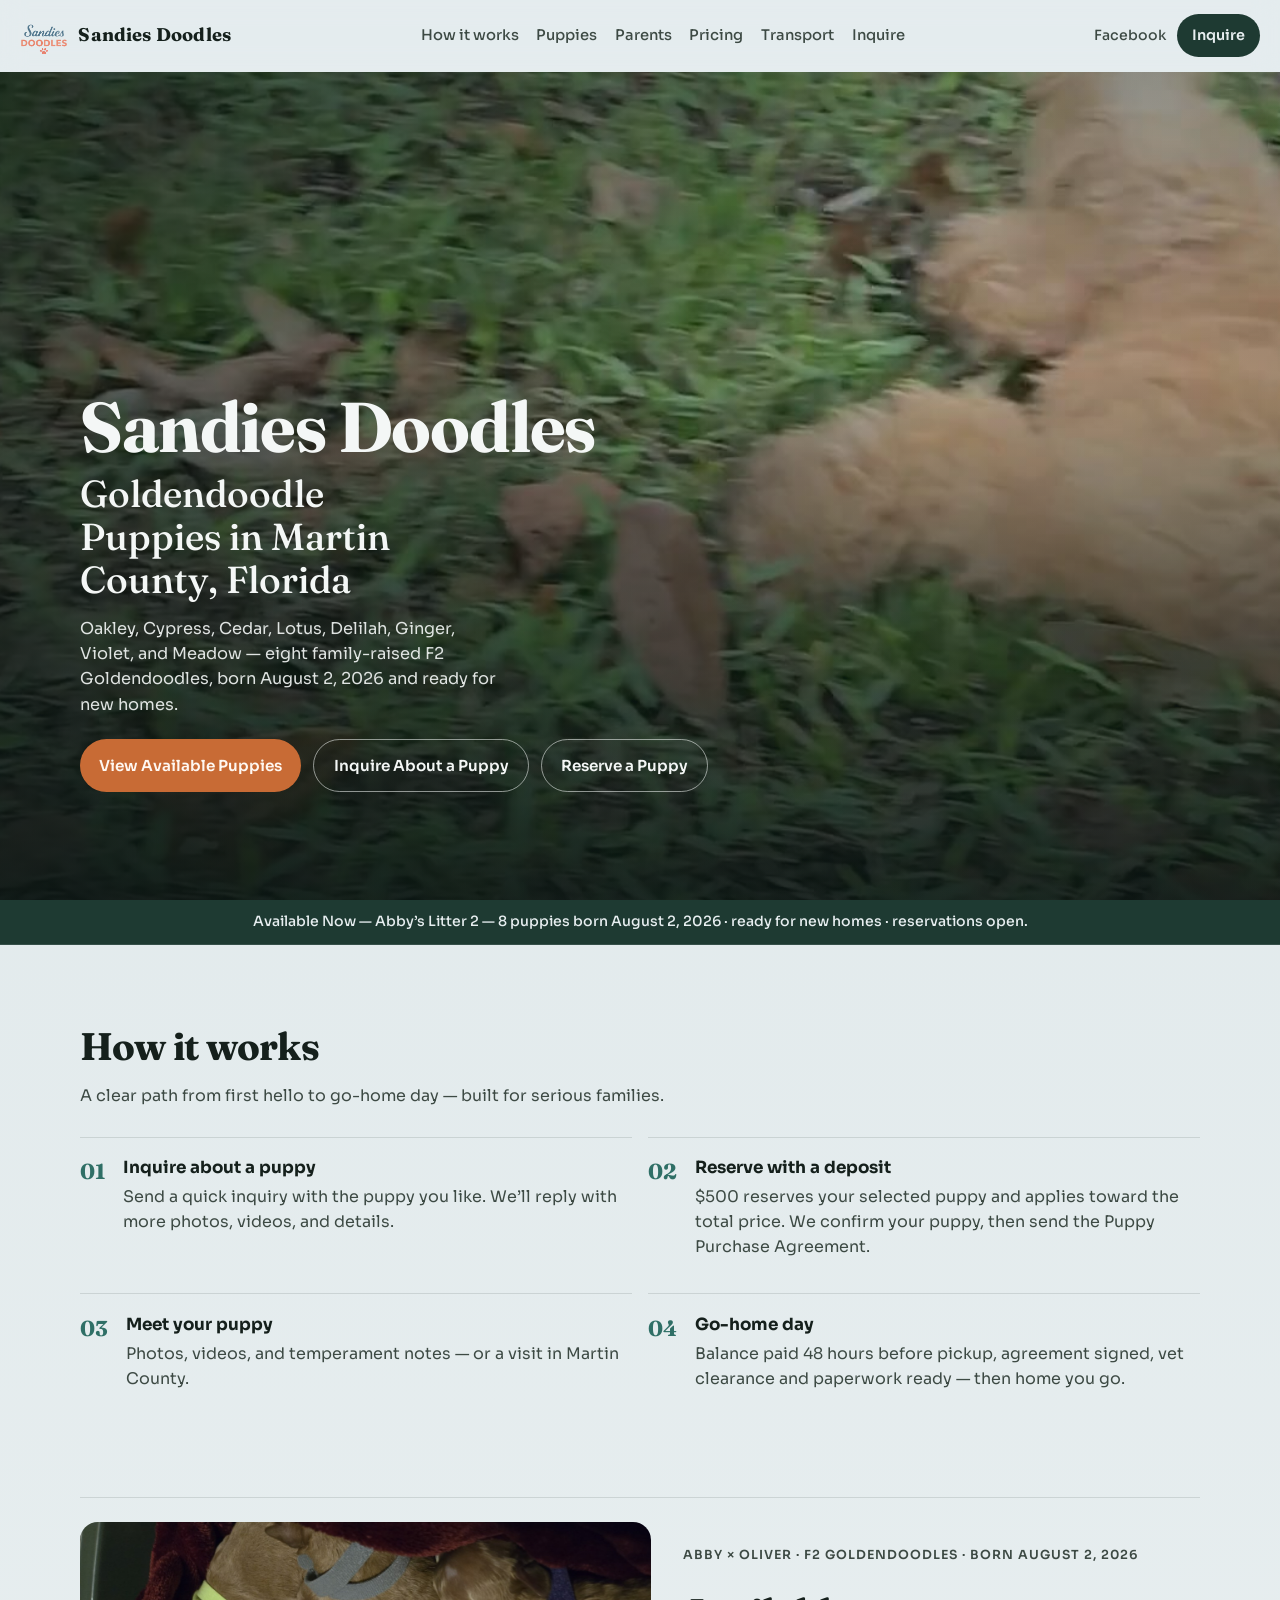
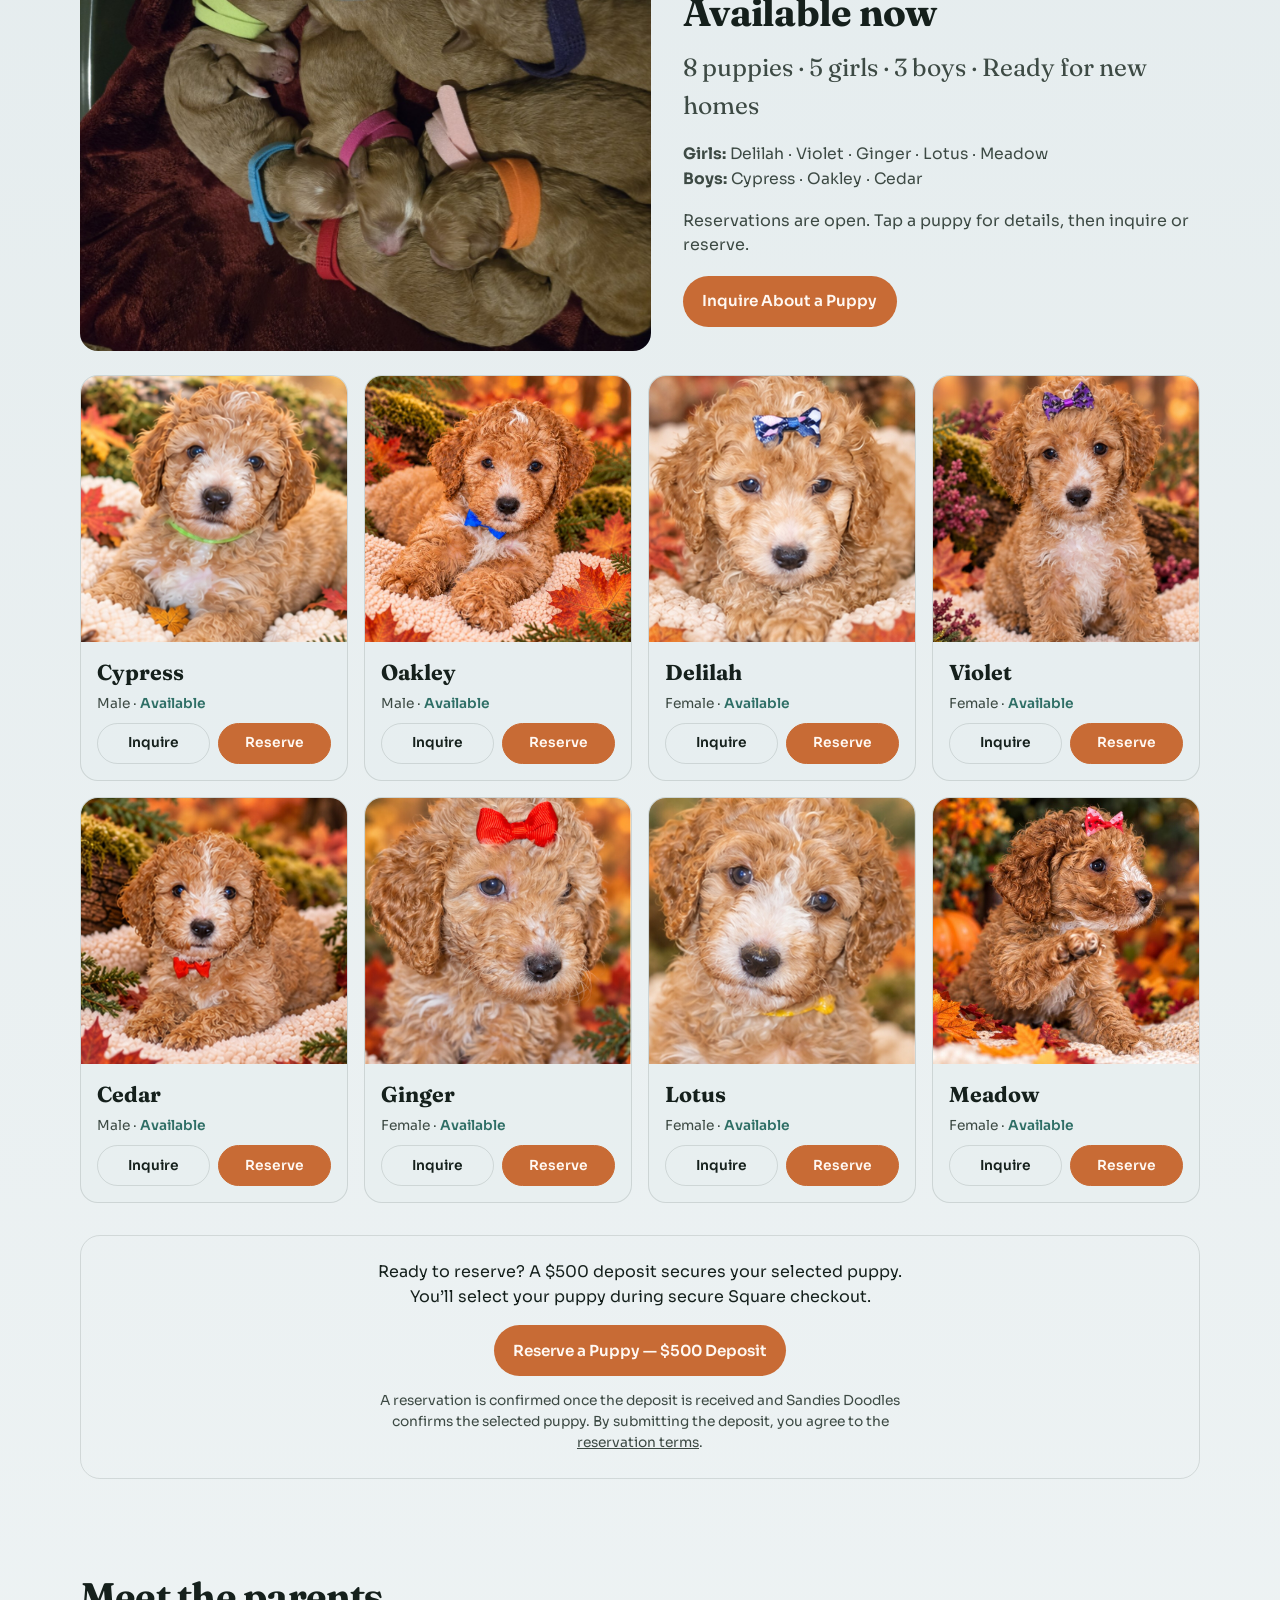
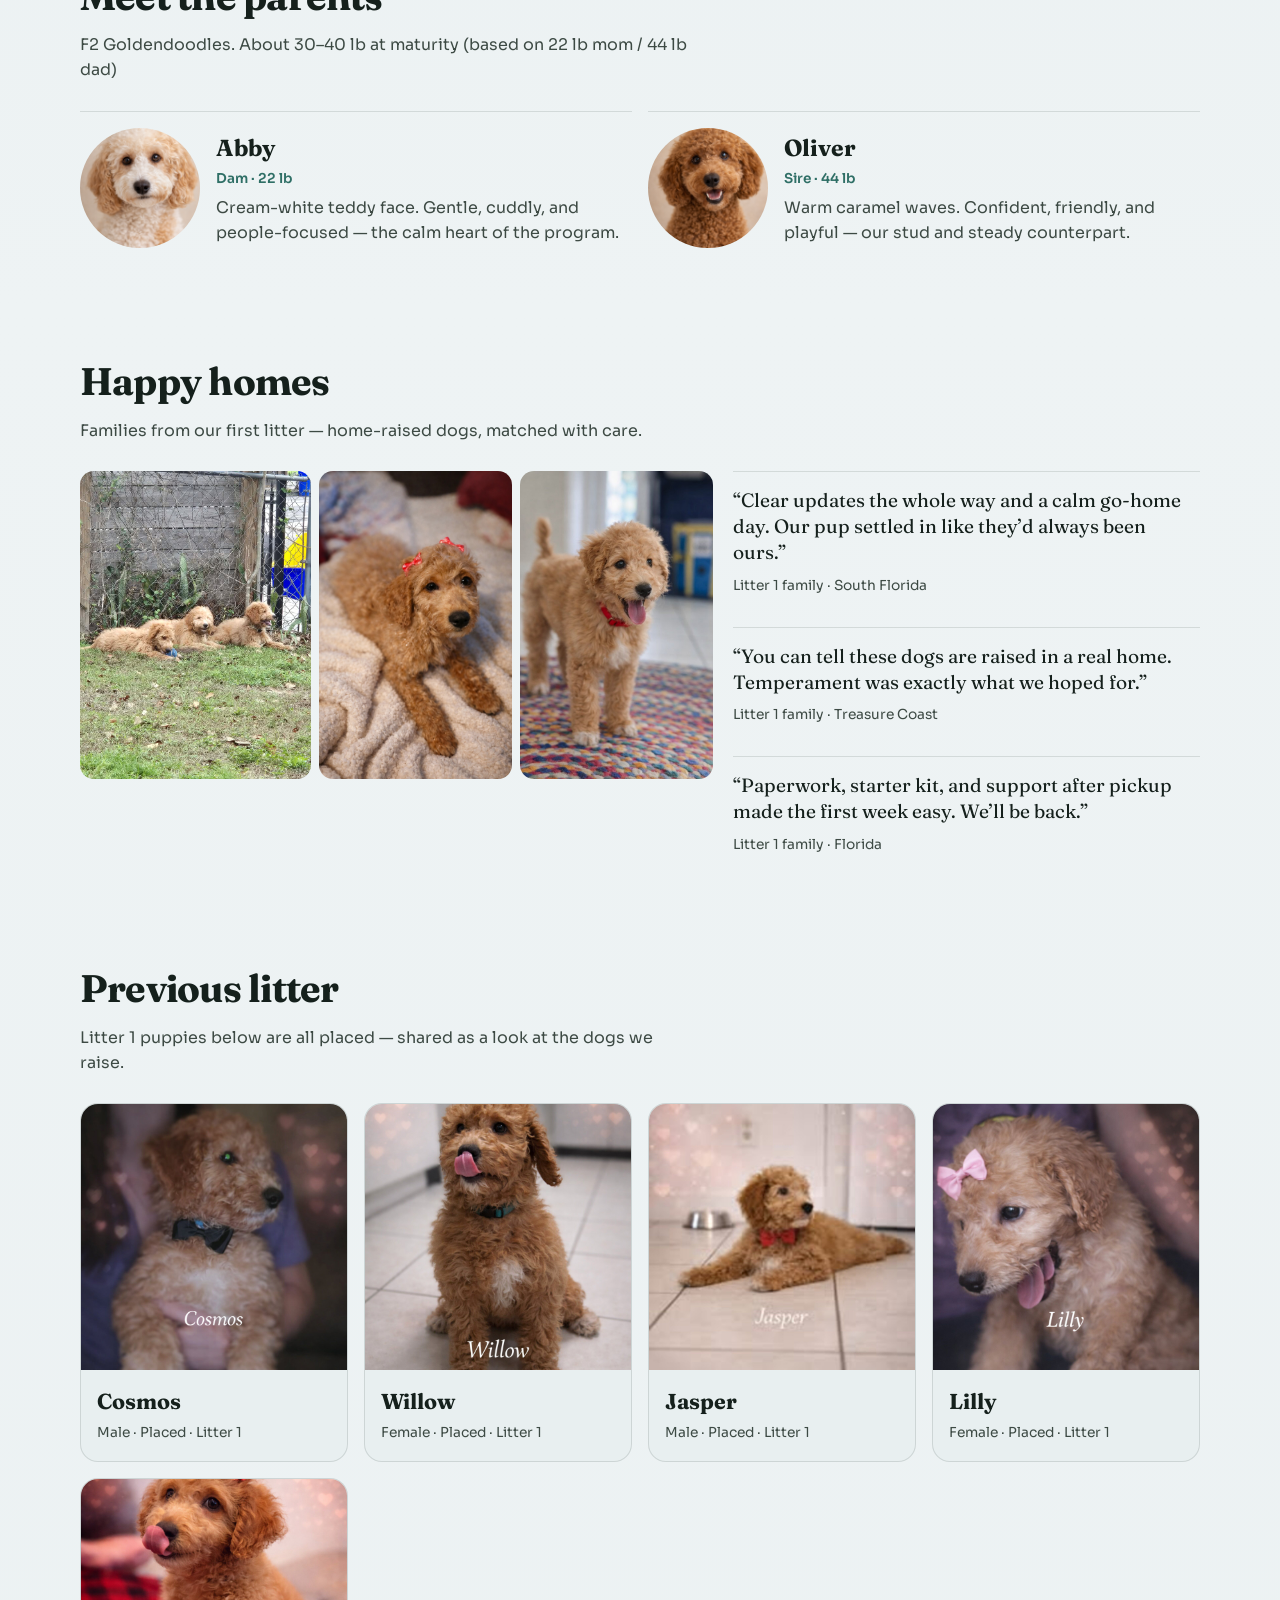
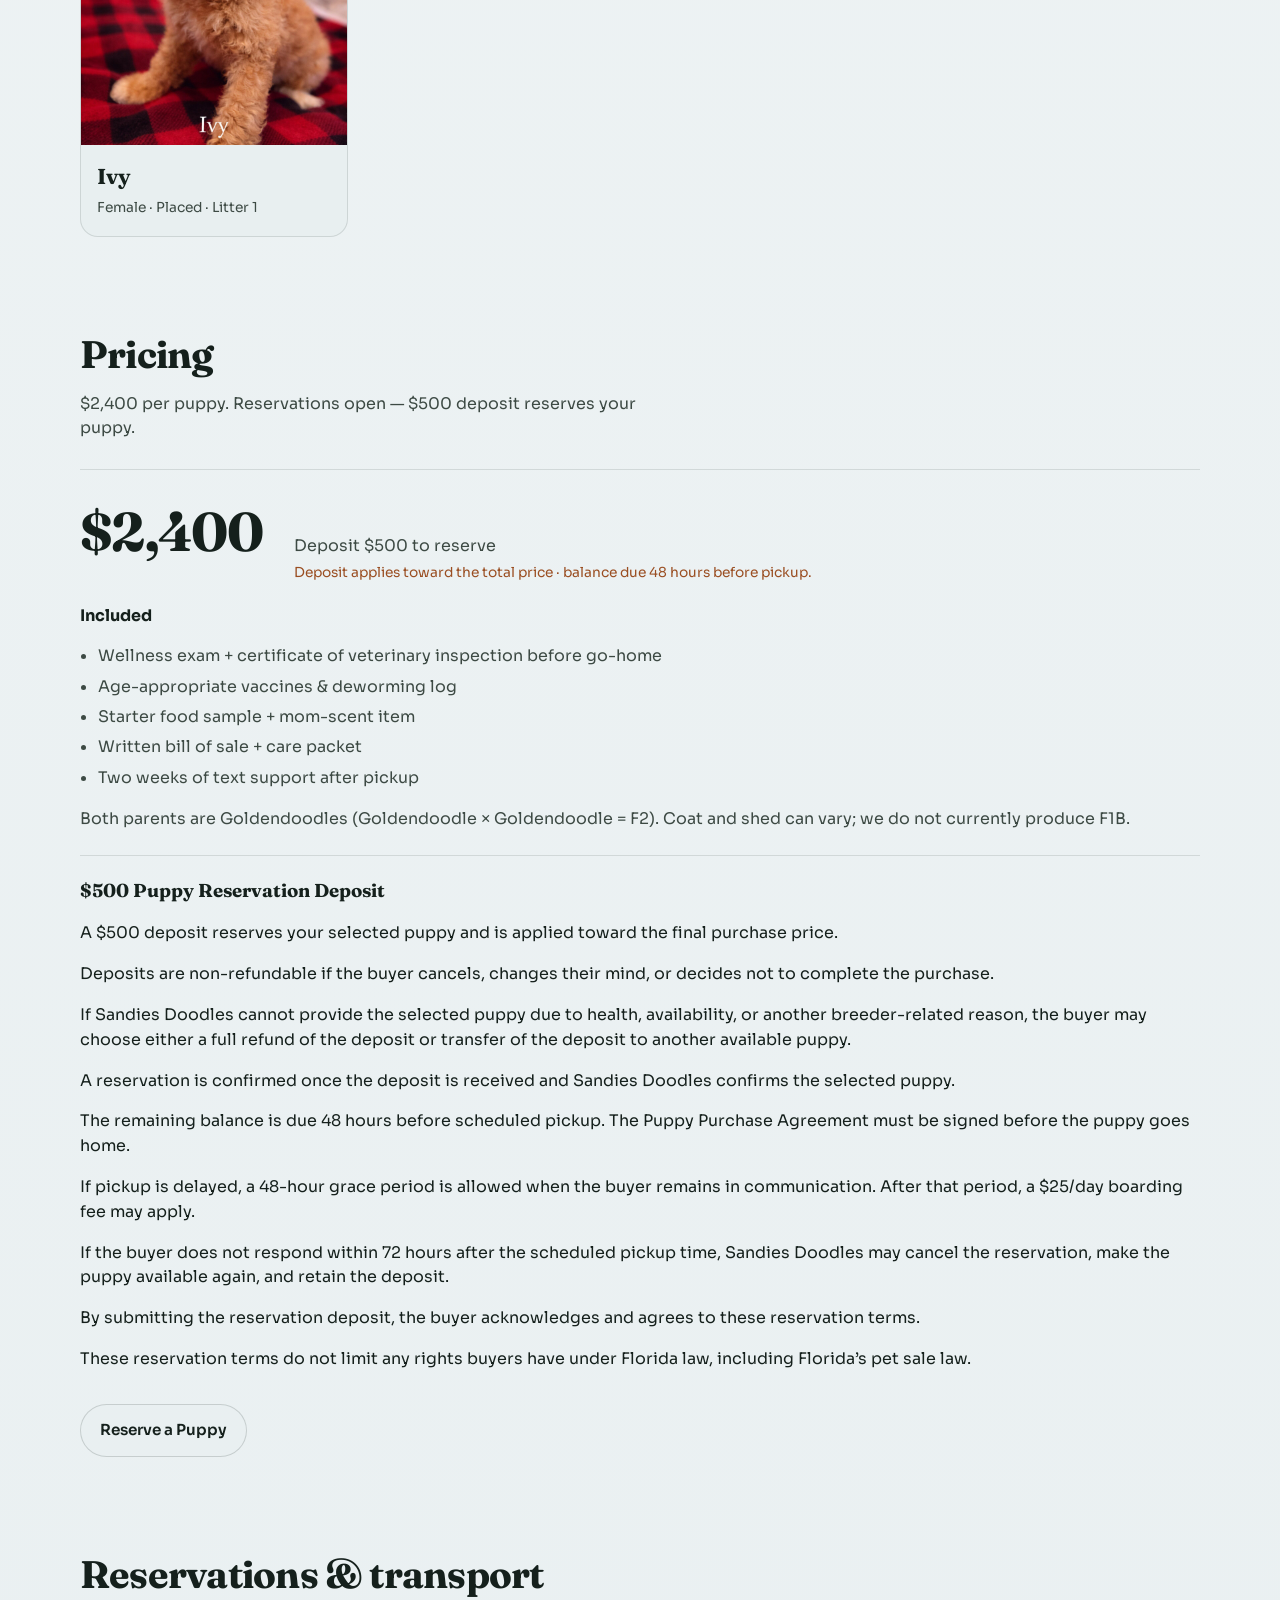
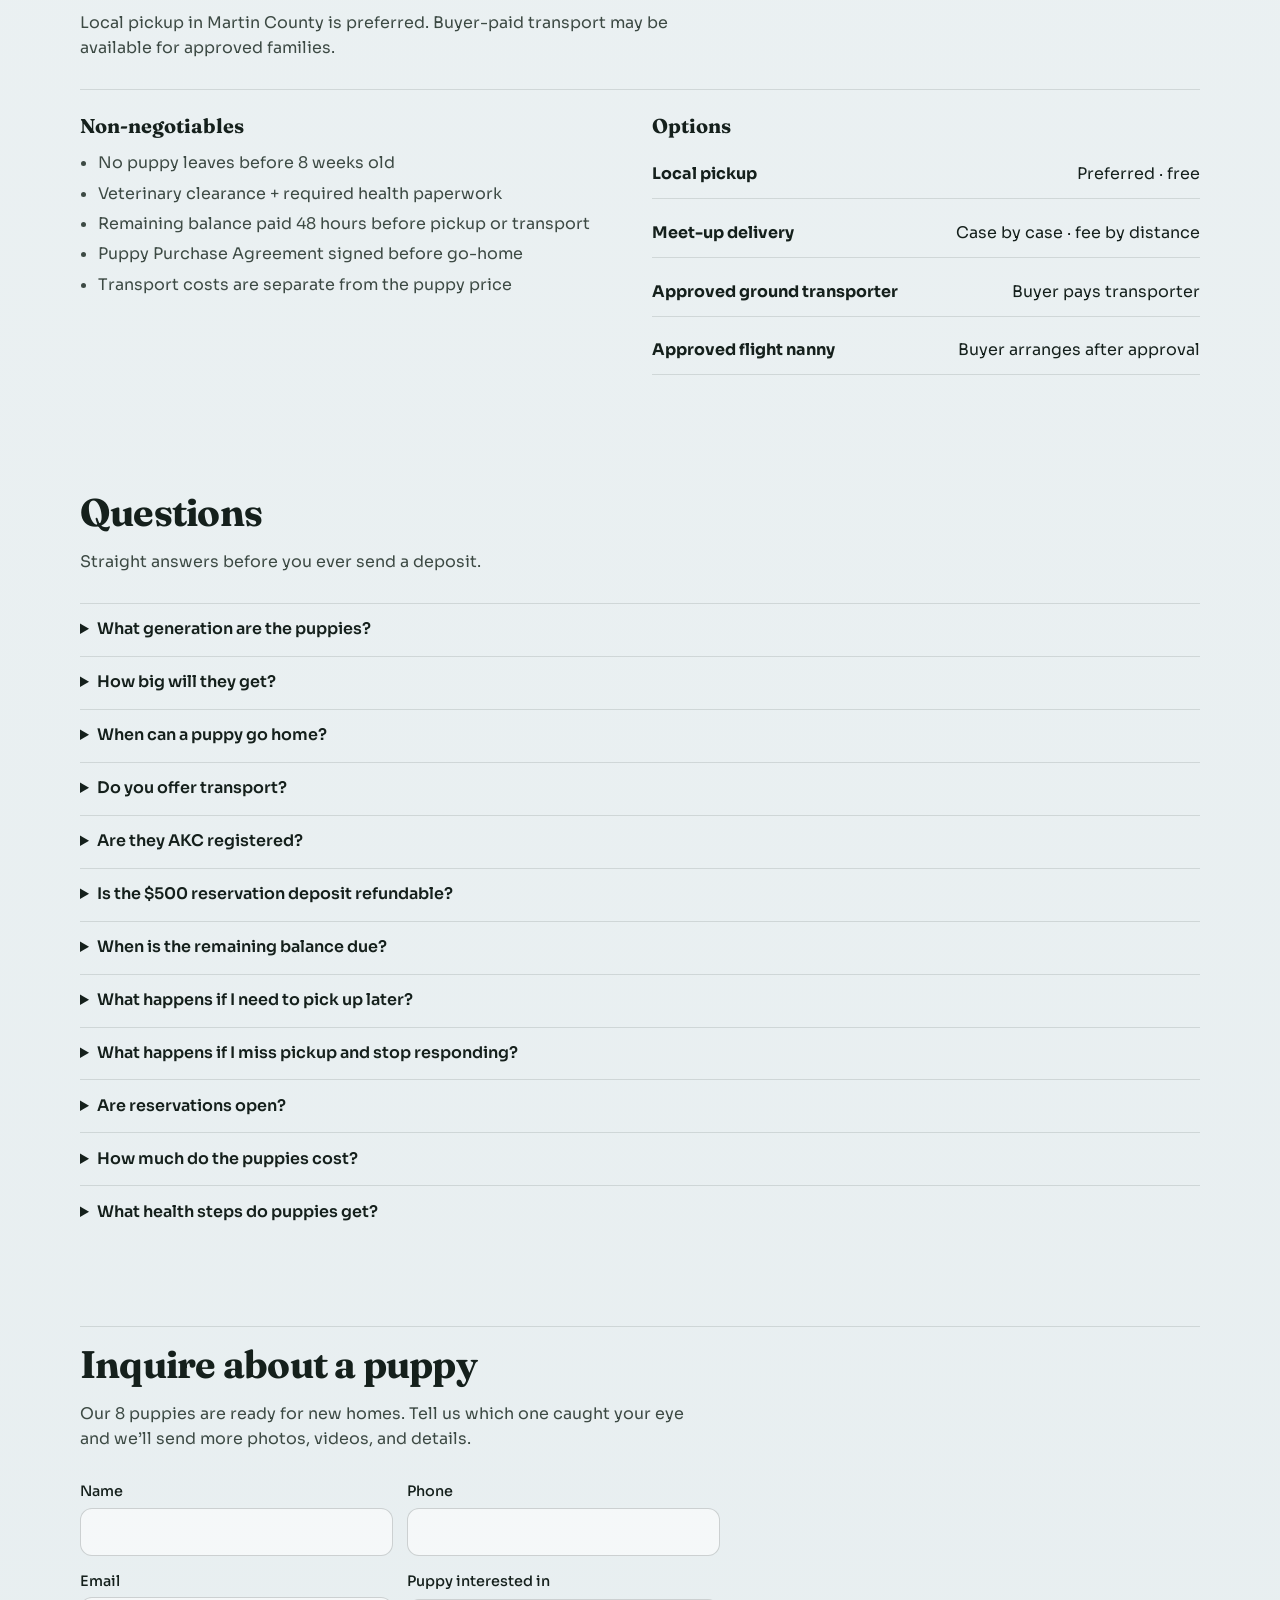
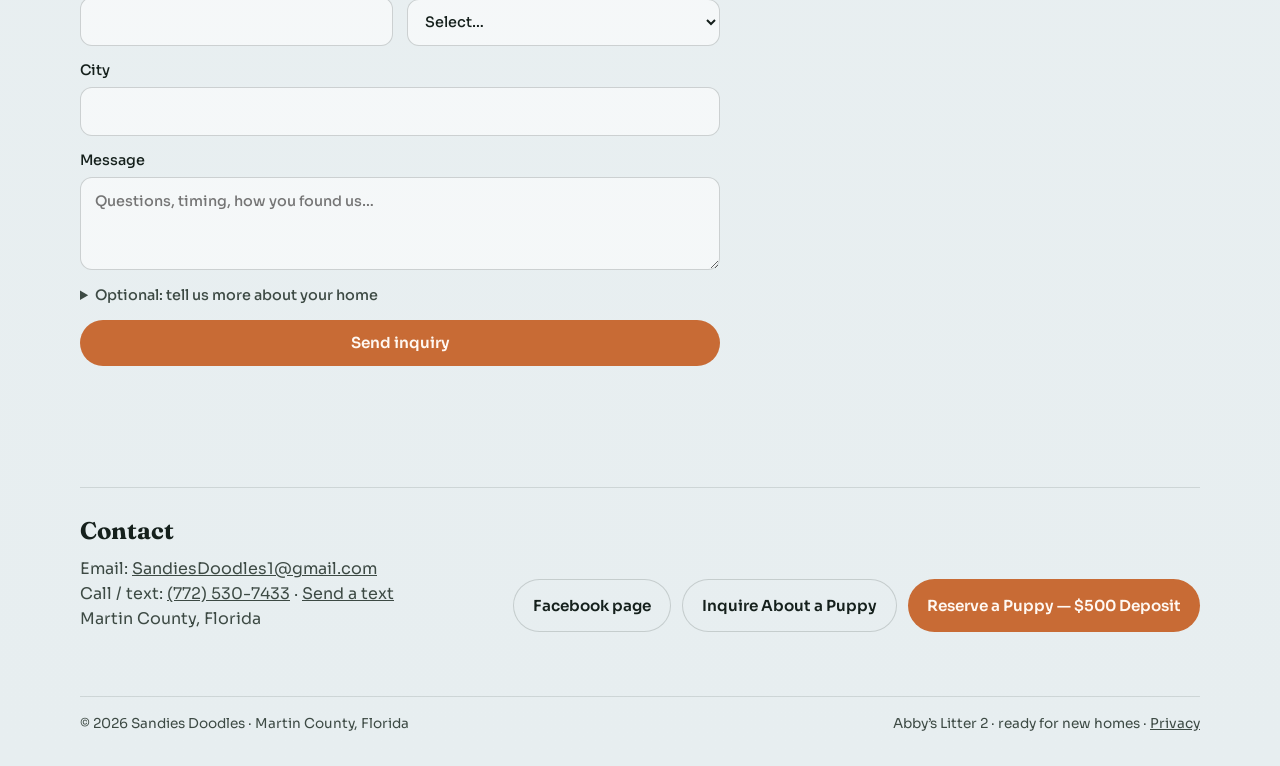
==== index.html @ a8cd17e1 "Ginger photo gallery in puppy popup" ====
<!doctype html>
<html lang="en">
  <head>
    <meta charset="utf-8" />
    <meta name="viewport" content="width=device-width, initial-scale=1" />
    <title>Goldendoodle Puppies in Martin County, Florida | Sandies Doodles</title>
    <meta
      name="description"
      content="Family-raised F2 Goldendoodle puppies in Martin County, Florida — available now and ready for new homes. $2,400 · $500 reserves your puppy."
    />
    <meta property="og:type" content="website" />
    <meta property="og:site_name" content="Sandies Doodles" />
    <meta property="og:title" content="Goldendoodle Puppies in Martin County, Florida — Sandies Doodles" />
    <meta
      property="og:description"
      content="8 puppies · 5 girls · 3 boys. Born August 2, 2026 and ready for new homes. Reservations open."
    />
    <meta property="og:image" content="assets/brand/hero-poster.jpg" />
    <meta name="twitter:card" content="summary_large_image" />
    <meta name="theme-color" content="#1e3a32" />
    <link rel="icon" href="assets/brand/logo.png" type="image/png" />
    <link rel="preconnect" href="https://fonts.googleapis.com" />
    <link rel="preconnect" href="https://fonts.gstatic.com" crossorigin />
    <link
      href="https://fonts.googleapis.com/css2?family=Fraunces:opsz,wght@9..144,500;9..144,700&family=Sora:wght@400;500;600&display=swap"
      rel="stylesheet"
    />
    <link rel="stylesheet" href="styles.css?v=gal1012" />
    <script async src="https://www.googletagmanager.com/gtag/js?id=G-276VDLEJ9T"></script>
    <script>
      window.dataLayer = window.dataLayer || [];
      function gtag() { dataLayer.push(arguments); }
      gtag("js", new Date());
      gtag("config", "G-276VDLEJ9T");
    </script>
  </head>
  <body>
    <a class="skip" href="#main">Skip to content</a>

    <header class="site-header" data-elevate>
      <a class="brand-lockup" href="#top">
        <img src="assets/brand/logo.png" alt="" width="48" height="36" />
        <span>Sandies Doodles</span>
      </a>
      <nav class="nav" id="primaryNav" aria-label="Primary">
        <a href="#how">How it works</a>
        <a href="#litter">Puppies</a>
        <a href="#parents">Parents</a>
        <a href="#pricing">Pricing</a>
        <a href="#transport">Transport</a>
        <a href="#inquire">Inquire</a>
        <a
          class="nav-social-inline"
          id="headerFbMobile"
          href="https://www.facebook.com/SandiesDoodles"
          target="_blank"
          rel="noopener"
          >Facebook</a
        >
      </nav>
      <div class="header-actions">
        <a
          class="nav-social"
          id="headerFb"
          href="https://www.facebook.com/SandiesDoodles"
          target="_blank"
          rel="noopener"
          >Facebook</a
        >
        <a class="nav-cta" href="#inquire">Inquire</a>
        <button
          class="nav-toggle"
          id="navToggle"
          type="button"
          aria-expanded="false"
          aria-controls="primaryNav"
        >
          Menu
        </button>
      </div>
    </header>

    <main id="main">
      <section class="hero" id="top">
        <div class="hero-media" aria-hidden="true">
          <img
            class="hero-photo"
            src="assets/brand/hero-poster.jpg"
            alt=""
            fetchpriority="high"
          />
          <video
            class="hero-video"
            id="heroVideo"
            muted
            loop
            playsinline
            autoplay
            preload="metadata"
            poster="assets/brand/hero-poster.jpg"
          >
            <source src="assets/video/hero.mp4" type="video/mp4" />
          </video>
          <div class="hero-veil"></div>
        </div>
        <div class="hero-copy">
          <p class="hero-brand reveal">Sandies Doodles</p>
          <h1 class="reveal delay-1" id="heroHeadline">Goldendoodle Puppies in Martin County, Florida</h1>
          <p class="hero-support reveal delay-2" id="heroSupport">
            Oakley, Cypress, Cedar, Lotus, Delilah, Ginger, Violet, and Meadow —
            eight family-raised F2 Goldendoodles, born August 2, 2026 and ready for new homes.
          </p>
          <div class="hero-actions reveal delay-3">
            <a class="btn btn-primary" href="#litter">View Available Puppies</a>
            <a class="btn btn-ghost" id="heroSecondary" href="#inquire">Inquire About a Puppy</a>
            <a class="btn btn-ghost" href="#reserve-cta">Reserve a Puppy</a>
          </div>
        </div>
      </section>

      <p class="site-banner" id="siteBanner" hidden></p>

      <section class="section how" id="how">
        <div class="section-intro reveal">
          <h2>How it works</h2>
          <p>A clear path from first hello to go-home day — built for serious families.</p>
        </div>
        <ol class="process" id="processList"></ol>
      </section>

      <section class="section litter" id="litter">
        <div class="litter-panel" id="litterPanel"></div>
        <div class="pup-grid litter2-grid" id="litter2Grid" aria-label="Litter 2 puppies"></div>
        <div class="reserve-cta reveal-on-scroll" id="reserve-cta">
          <p>
            Ready to reserve? A $500 deposit secures your selected puppy. You’ll select your
            puppy during secure Square checkout.
          </p>
          <a
            id="puppy-reservation-cta"
            class="btn btn-primary puppy-reservation-cta"
            href="https://square.link/u/qB7DZKT4?src=embed"
            target="_blank"
            rel="noopener noreferrer"
            data-track="reserve_click"
            >Reserve a Puppy — $500 Deposit</a
          >
          <p class="reserve-note">
            A reservation is confirmed once the deposit is received and Sandies Doodles confirms
            the selected puppy. By submitting the deposit, you agree to the
            <a href="#reserve">reservation terms</a>.
          </p>
        </div>
      </section>

      <section class="section parents" id="parents">
        <div class="section-intro reveal">
          <h2>Meet the parents</h2>
          <p id="geneticsLine"></p>
        </div>
        <div class="parent-grid" id="parentGrid"></div>
      </section>

      <section class="section proof" id="homes">
        <div class="section-intro reveal">
          <h2>Happy homes</h2>
          <p>Families from our first litter — home-raised dogs, matched with care.</p>
        </div>
        <div class="proof-layout">
          <div class="atmosphere" aria-hidden="true">
            <img src="assets/brand/atmosphere-1.jpg" alt="" loading="lazy" />
            <img src="assets/brand/atmosphere-2.jpg" alt="" loading="lazy" />
            <img src="assets/brand/atmosphere-3.jpg" alt="" loading="lazy" />
          </div>
          <div class="quotes" id="quoteList"></div>
        </div>
      </section>

      <section class="section alumni" id="alumni">
        <div class="section-intro reveal">
          <h2>Previous litter</h2>
          <p id="alumniNote"></p>
        </div>
        <div class="pup-grid" id="pupGrid"></div>
      </section>

      <section class="section pricing" id="pricing">
        <div class="section-intro reveal">
          <h2>Pricing</h2>
          <p id="pricingLabel"></p>
        </div>
        <div class="price-panel" id="pricePanel"></div>
        <div class="reserve-panel" id="reserve"></div>
      </section>

      <section class="section transport" id="transport">
        <div class="section-intro reveal">
          <h2 id="transportTitle">Reservations &amp; transport</h2>
          <p id="transportIntro"></p>
        </div>
        <div class="transport-panel" id="transportPanel"></div>
      </section>

      <section class="section faq" id="faq">
        <div class="section-intro reveal">
          <h2>Questions</h2>
          <p>Straight answers before you ever send a deposit.</p>
        </div>
        <div class="faq-list" id="faqList"></div>
      </section>

      <section class="section waitlist" id="inquire">
        <span id="waitlist" aria-hidden="true"></span>
        <div class="waitlist-panel">
          <div class="section-intro">
            <h2>Inquire about a puppy</h2>
            <p>
              Our 8 puppies are ready for new homes. Tell us which one caught your eye
              and we’ll send more photos, videos, and details.
            </p>
          </div>
          <form class="waitlist-form" id="waitlistForm">
            <input type="hidden" name="_subject" value="Sandies Doodles puppy inquiry" />
            <input
              type="text"
              name="_gotcha"
              class="hp"
              tabindex="-1"
              autocomplete="off"
              aria-hidden="true"
            />
            <label>
              Name
              <input name="name" required autocomplete="name" />
            </label>
            <label>
              Phone
              <input name="phone" type="tel" required autocomplete="tel" />
            </label>
            <label>
              Email
              <input name="email" type="email" required autocomplete="email" />
            </label>
            <label>
              Puppy interested in
              <select name="puppy" id="puppySelect" required>
                <option value="">Select…</option>
                <option>Not sure yet</option>
              </select>
            </label>
            <label class="span-2">
              City
              <input name="city" required autocomplete="address-level2" />
            </label>
            <label class="span-2">
              Message
              <textarea
                name="message"
                rows="3"
                placeholder="Questions, timing, how you found us…"
              ></textarea>
            </label>
            <details class="form-more span-2">
              <summary>Optional: tell us more about your home</summary>
              <div class="form-more-grid">
                <label>
                  State
                  <input name="state" maxlength="40" autocomplete="address-level1" />
                </label>
                <label>
                  Pickup or transport?
                  <select name="handoff">
                    <option value="">Select…</option>
                    <option>Local pickup (preferred)</option>
                    <option>Meet-up delivery</option>
                    <option>Flight nanny / ground transport</option>
                    <option>Not sure yet</option>
                  </select>
                </label>
                <label>
                  Owned dogs before?
                  <select name="dogExperience">
                    <option value="">Select…</option>
                    <option>Yes</option>
                    <option>No</option>
                  </select>
                </label>
                <label>
                  Kids / other pets in the home?
                  <input name="household" placeholder="e.g. 2 kids, 1 cat — or none" />
                </label>
              </div>
            </details>
            <button class="btn btn-primary" type="submit" id="waitlistSubmit">
              Send inquiry
            </button>
            <p class="form-status" id="formStatus" role="status" aria-live="polite"></p>
          </form>
        </div>
      </section>

      <section class="section contact" id="contact">
        <div class="contact-row">
          <div>
            <h2>Contact</h2>
            <p id="contactBlock"></p>
          </div>
          <div class="contact-actions">
            <a
              class="btn btn-ghost"
              id="fbLink"
              href="https://www.facebook.com/SandiesDoodles"
              target="_blank"
              rel="noopener"
              >Facebook page</a
            >
            <a class="btn btn-ghost" href="#inquire">Inquire About a Puppy</a>
            <a
              class="btn btn-primary puppy-reservation-cta"
              href="https://square.link/u/qB7DZKT4?src=embed"
              target="_blank"
              rel="noopener noreferrer"
              data-track="reserve_click"
              >Reserve a Puppy — $500 Deposit</a
            >
          </div>
        </div>
      </section>
    </main>

    <footer class="site-footer">
      <span>© <span id="year"></span> Sandies Doodles · Martin County, Florida</span>
      <span class="footer-note">Abby’s Litter 2 · ready for new homes · <a href="privacy.html">Privacy</a></span>
    </footer>

    <dialog class="pup-dialog" id="pupDialog">
      <button class="dialog-close" type="button" id="dialogClose" aria-label="Close">
        Close
      </button>
      <div class="dialog-body" id="dialogBody"></div>
    </dialog>

    <script src="data/litter.js?v=gal1012"></script>
    <script src="app.js?v=gal1012"></script>
  </body>
</html>
---- styles.css ----
:root {
  --ink: #15201c;
  --ink-soft: #3d4a44;
  --foam: #e7eef0;
  --panel: rgba(231, 238, 240, 0.82);
  --line: rgba(21, 32, 28, 0.12);
  --mangrove: #1e3a32;
  --lagoon: #2f6f66;
  --apricot: #c86b35;
  --apricot-deep: #9a4e22;
  --sunwash: #f0d7b8;
  --shadow: 0 18px 50px rgba(16, 28, 24, 0.18);
  --font-display: "Fraunces", Georgia, serif;
  --font-body: "Sora", Tahoma, sans-serif;
  --max: 1120px;
  --header-h: 72px;
}

*,
*::before,
*::after {
  box-sizing: border-box;
}

html {
  scroll-behavior: smooth;
}

body {
  margin: 0;
  color: var(--ink);
  font-family: var(--font-body);
  font-size: 16px;
  line-height: 1.55;
  background:
    radial-gradient(1200px 600px at 10% -10%, rgba(47, 111, 102, 0.18), transparent 55%),
    radial-gradient(900px 500px at 90% 8%, rgba(200, 107, 53, 0.14), transparent 50%),
    linear-gradient(180deg, #dfe8ea 0%, #eef3f4 40%, #e7eef0 100%);
  min-height: 100vh;
}

img {
  max-width: 100%;
  display: block;
}

a {
  color: inherit;
}

.skip {
  position: absolute;
  left: -999px;
  top: 0;
  background: var(--ink);
  color: var(--foam);
  padding: 0.5rem 0.75rem;
  z-index: 100;
}

.skip:focus {
  left: 0.5rem;
  top: 0.5rem;
}

.site-header {
  position: sticky;
  top: 0;
  z-index: 40;
  height: var(--header-h);
  display: flex;
  align-items: center;
  justify-content: space-between;
  gap: 1rem;
  padding: 0 1.25rem;
  backdrop-filter: blur(12px);
  background: rgba(231, 238, 240, 0.72);
  border-bottom: 1px solid transparent;
  transition: border-color 200ms ease, background 200ms ease;
}

.site-header.is-nav-open {
  background: rgba(231, 238, 240, 0.97);
  border-bottom-color: var(--line);
}

.site-header.is-elevated {
  border-bottom-color: var(--line);
  background: rgba(231, 238, 240, 0.92);
}

.brand-lockup {
  display: inline-flex;
  align-items: center;
  gap: 0.65rem;
  text-decoration: none;
  font-family: var(--font-display);
  font-weight: 700;
  font-size: 1.15rem;
  letter-spacing: 0.01em;
}

.brand-lockup img {
  width: 48px;
  height: auto;
}

.nav {
  display: none;
  gap: 1.1rem;
  font-size: 0.92rem;
  font-weight: 500;
}

.nav a {
  text-decoration: none;
  color: var(--ink-soft);
}

.nav a:hover {
  color: var(--mangrove);
}

.nav-social-inline {
  display: none;
}

.header-actions {
  display: flex;
  align-items: center;
  gap: 0.65rem;
}

.nav-social {
  display: none;
  text-decoration: none;
  font-size: 0.88rem;
  font-weight: 500;
  color: var(--ink-soft);
}

.nav-toggle {
  appearance: none;
  border: 1px solid var(--line);
  background: rgba(255, 255, 255, 0.45);
  color: var(--ink);
  font: inherit;
  font-size: 0.88rem;
  font-weight: 600;
  padding: 0.55rem 0.8rem;
  border-radius: 999px;
  cursor: pointer;
}

.nav-cta {
  text-decoration: none;
  font-weight: 600;
  font-size: 0.9rem;
  color: var(--foam);
  background: var(--mangrove);
  padding: 0.65rem 0.95rem;
  border-radius: 999px;
}

.btn {
  display: inline-flex;
  align-items: center;
  justify-content: center;
  gap: 0.4rem;
  text-decoration: none;
  border: 0;
  cursor: pointer;
  font-family: inherit;
  font-weight: 600;
  font-size: 0.95rem;
  padding: 0.85rem 1.2rem;
  border-radius: 999px;
  transition: transform 180ms ease, background 180ms ease, color 180ms ease;
}

.btn:hover {
  transform: translateY(-1px);
}

.btn-primary {
  background: var(--apricot);
  color: #fff8f2;
}

.btn-primary:hover {
  background: var(--apricot-deep);
}

.btn-ghost {
  background: rgba(231, 238, 240, 0.55);
  color: var(--ink);
  border: 1px solid rgba(21, 32, 28, 0.16);
}

.hero .btn-ghost {
  background: transparent;
  color: #f4f7f6;
  border-color: rgba(244, 247, 246, 0.55);
}

.hero .btn-ghost:hover {
  background: rgba(244, 247, 246, 0.12);
}

/* —— Hero (one composition) —— */
.hero {
  position: relative;
  min-height: calc(100vh - var(--header-h));
  min-height: calc(100svh - var(--header-h));
  display: grid;
  align-items: end;
  overflow: hidden;
  color: #f4f7f6;
}

.hero-media {
  position: absolute;
  inset: 0;
  z-index: 0;
}

.hero-photo,
.hero-video {
  position: absolute;
  inset: 0;
  width: 100%;
  height: 100%;
  object-fit: cover;
  object-position: 50% 40%;
}

.hero-photo {
  z-index: 0;
  transform: scale(1.05);
  animation: heroDrift 18s ease-in-out infinite alternate;
}

.hero-video {
  z-index: 1;
  transform: scale(1.04);
  opacity: 0;
  transition: opacity 450ms ease;
  animation: heroDrift 22s ease-in-out infinite alternate;
}

.hero-video.is-ready {
  opacity: 1;
}

.hero-video.is-static {
  display: none;
}

.hero-veil {
  position: absolute;
  inset: 0;
  z-index: 2;
  background:
    linear-gradient(
      105deg,
      rgba(12, 22, 20, 0.72) 0%,
      rgba(12, 22, 20, 0.42) 42%,
      rgba(12, 22, 20, 0.18) 68%,
      rgba(12, 22, 20, 0.28) 100%
    ),
    linear-gradient(
      180deg,
      rgba(12, 22, 20, 0.28) 0%,
      rgba(12, 22, 20, 0.08) 36%,
      rgba(12, 22, 20, 0.55) 68%,
      rgba(12, 22, 20, 0.88) 100%
    );
}

.hero-copy {
  position: relative;
  z-index: 3;
  width: min(var(--max), calc(100% - 2.5rem));
  margin: 0 auto;
  padding: 0 0 max(5.5rem, 12vh);
}

.hero-brand {
  margin: 0 0 0.65rem;
  font-family: var(--font-display);
  font-size: clamp(2.4rem, 7vw, 4.4rem);
  font-weight: 700;
  line-height: 0.95;
  letter-spacing: -0.02em;
}

.hero h1 {
  margin: 0;
  max-width: 14ch;
  font-family: var(--font-display);
  font-size: clamp(1.55rem, 3.4vw, 2.35rem);
  font-weight: 500;
  line-height: 1.15;
}

.hero-support {
  margin: 0.9rem 0 0;
  max-width: 36ch;
  font-size: 1.02rem;
  color: rgba(244, 247, 246, 0.9);
}

.hero-actions {
  display: flex;
  flex-wrap: wrap;
  gap: 0.75rem;
  margin-top: 1.4rem;
}

.mock-banner,
.site-banner {
  margin: 0;
  padding: 0.7rem 1.25rem;
  text-align: center;
  font-size: 0.88rem;
  font-weight: 500;
  color: var(--mangrove);
  background: rgba(240, 215, 184, 0.55);
  border-bottom: 1px solid rgba(154, 78, 34, 0.18);
}

.mock-banner.is-live,
.site-banner.is-live {
  color: var(--foam);
  background: var(--mangrove);
  border-bottom-color: rgba(231, 238, 240, 0.12);
}

.litter-panel {
  display: grid;
  gap: 1.5rem;
  align-items: center;
  border-top: 1px solid var(--line);
  padding-top: 1.5rem;
}

.litter-media {
  overflow: hidden;
  border-radius: 18px;
}

.litter-media img {
  width: 100%;
  aspect-ratio: 4 / 3;
  object-fit: cover;
  transform: scale(1.02);
  transition: transform 8s ease;
}

.litter-panel:hover .litter-media img {
  transform: scale(1.06);
}

.litter-eyebrow {
  margin: 0 0 0.35rem;
  font-size: 0.78rem;
  font-weight: 600;
  letter-spacing: 0.08em;
  text-transform: uppercase;
  color: var(--lagoon);
}

.litter-copy h2 {
  margin: 0 0 0.35rem;
  font-family: var(--font-display);
  font-size: clamp(1.8rem, 3vw, 2.4rem);
  font-weight: 700;
  letter-spacing: -0.02em;
}

.litter-headline {
  margin: 0 0 0.75rem;
  font-family: var(--font-display);
  font-size: clamp(1.2rem, 2.4vw, 1.55rem);
  color: var(--mangrove);
}

.litter-names {
  margin: 0 0 0.85rem;
  color: var(--ink);
  font-size: 0.98rem;
  line-height: 1.55;
}

.litter-copy p {
  margin: 0 0 1.1rem;
  color: var(--ink-soft);
  max-width: 38rem;
}

.transport-panel {
  border-top: 1px solid var(--line);
  padding-top: 1.25rem;
}

.transport-grid {
  display: grid;
  gap: 1.5rem;
}

.transport-grid h3 {
  margin: 0 0 0.65rem;
  font-family: var(--font-display);
  font-size: 1.25rem;
}

.transport-options li {
  align-items: baseline;
}

.price-hero .deposit {
  display: grid;
  gap: 0.2rem;
}

.deposit-note {
  display: block;
  font-size: 0.86rem;
  color: var(--apricot-deep);
}

.genetics-note {
  margin-top: 1rem;
  color: var(--ink-soft);
}

.section {
  width: min(var(--max), calc(100% - 2.5rem));
  margin: 0 auto;
  padding: 4.5rem 0 1rem;
  scroll-margin-top: 5.5rem;
}

.section-intro {
  max-width: 38rem;
  margin-bottom: 1.75rem;
}

.section-intro h2 {
  margin: 0 0 0.45rem;
  font-family: var(--font-display);
  font-size: clamp(1.8rem, 3vw, 2.4rem);
  font-weight: 700;
  letter-spacing: -0.02em;
}

.section-intro p {
  margin: 0;
  color: var(--ink-soft);
}

.process {
  list-style: none;
  margin: 0;
  padding: 0;
  display: grid;
  gap: 1rem;
}

.process li {
  display: grid;
  grid-template-columns: auto 1fr;
  gap: 0.9rem 1.1rem;
  padding: 1.1rem 0;
  border-top: 1px solid var(--line);
}

.process .step {
  font-family: var(--font-display);
  font-size: 1.35rem;
  color: var(--lagoon);
  font-weight: 700;
}

.process h3 {
  margin: 0 0 0.25rem;
  font-size: 1.05rem;
}

.process p {
  margin: 0;
  color: var(--ink-soft);
}

.pup-grid {
  display: grid;
  grid-template-columns: repeat(auto-fit, minmax(220px, 1fr));
  gap: 1rem;
}

.litter2-grid {
  margin-top: 1.5rem;
}

.pup-card {
  appearance: none;
  border: 1px solid var(--line);
  background: var(--panel);
  border-radius: 18px;
  padding: 0;
  overflow: hidden;
  cursor: pointer;
  text-align: left;
  font: inherit;
  color: inherit;
  box-shadow: none;
  transition: transform 180ms ease, border-color 180ms ease;
}

.pup-card:hover,
.pup-card:focus-visible {
  transform: translateY(-3px);
  border-color: rgba(47, 111, 102, 0.45);
  outline: none;
}

.pup-card img {
  width: 100%;
  aspect-ratio: 1;
  object-fit: cover;
}

.pup-meta {
  padding: 0.9rem 1rem 1.1rem;
}

.pup-open {
  appearance: none;
  display: block;
  width: 100%;
  border: 0;
  background: none;
  padding: 0;
  text-align: left;
  font: inherit;
  color: inherit;
  cursor: pointer;
}

.pup-open .pup-meta {
  padding-bottom: 0.5rem;
}

.pup-status {
  font-weight: 600;
  color: var(--lagoon);
}

.pup-card.is-reserved .pup-status {
  color: var(--apricot-deep);
}

.pup-actions {
  display: flex;
  gap: 0.5rem;
  padding: 0 1rem 1rem;
}

.pup-actions a {
  flex: 1;
  text-align: center;
  text-decoration: none;
  font-weight: 600;
  font-size: 0.86rem;
  padding: 0.55rem 0.5rem;
  border-radius: 999px;
  border: 1px solid var(--line);
}

.pup-actions a:last-child:not(:first-child) {
  background: var(--apricot);
  border-color: var(--apricot);
  color: #fff8f2;
}

.reserve-cta {
  margin-top: 2rem;
  padding: 1.5rem;
  border: 1px solid var(--line);
  border-radius: 1.25rem;
  text-align: center;
}

.reserve-cta p {
  max-width: 34rem;
  margin: 0 auto 1rem;
}

.reserve-cta .reserve-note {
  margin: 0.85rem auto 0;
  font-size: 0.86rem;
  color: var(--ink-soft);
}

@media (max-width: 640px) {
  .reserve-cta .btn,
  .contact-actions .puppy-reservation-cta {
    display: flex;
    justify-content: center;
    width: 100%;
  }
}

.reserve-panel {
  margin-top: 1.5rem;
  border-top: 1px solid var(--line);
  padding-top: 1.25rem;
}

.reserve-panel h3 {
  margin: 0 0 0.5rem;
  font-family: var(--font-display);
}

.reserve-panel .btn {
  margin-top: 1rem;
}

.reserve-actions {
  display: flex;
  flex-wrap: wrap;
  gap: 0.6rem;
  margin-top: 0.75rem;
}

.reserve-actions .btn {
  margin-top: 0;
}

.form-more summary {
  cursor: pointer;
  font-size: 0.9rem;
  font-weight: 500;
  color: var(--ink-soft);
}

.form-more-grid {
  display: grid;
  gap: 0.85rem;
  margin-top: 0.85rem;
}

@media (min-width: 860px) {
  .form-more-grid {
    grid-template-columns: 1fr 1fr;
  }
}

.pup-meta h3 {
  margin: 0;
  font-family: var(--font-display);
  font-size: 1.35rem;
}

.pup-meta .meta-line {
  margin: 0.25rem 0 0;
  font-size: 0.86rem;
  color: var(--ink-soft);
}

.parent-grid {
  display: grid;
  grid-template-columns: 1fr;
  gap: 1rem;
}

.parent {
  display: grid;
  grid-template-columns: 120px 1fr;
  gap: 1rem;
  align-items: center;
  padding: 1rem 0;
  border-top: 1px solid var(--line);
}

.parent img {
  width: 120px;
  height: 120px;
  object-fit: cover;
  border-radius: 50%;
}

.parent h3 {
  margin: 0;
  font-family: var(--font-display);
  font-size: 1.45rem;
}

.parent .role {
  margin: 0.15rem 0 0.45rem;
  font-size: 0.85rem;
  font-weight: 600;
  color: var(--lagoon);
}

.parent p {
  margin: 0;
  color: var(--ink-soft);
}

.proof-layout {
  display: grid;
  gap: 1.25rem;
}

.atmosphere {
  display: grid;
  grid-template-columns: 1.2fr 1fr 1fr;
  gap: 0.55rem;
  min-height: 180px;
}

.atmosphere img {
  width: 100%;
  height: 100%;
  min-height: 160px;
  object-fit: cover;
  border-radius: 14px;
  filter: saturate(0.95) contrast(1.02);
}

.quotes {
  display: grid;
  gap: 0.9rem;
}

.quote {
  margin: 0;
  padding: 1rem 0;
  border-top: 1px solid var(--line);
}

.quote p {
  margin: 0;
  font-family: var(--font-display);
  font-size: 1.2rem;
  line-height: 1.35;
}

.quote footer {
  margin-top: 0.55rem;
  font-size: 0.86rem;
  color: var(--ink-soft);
}

.price-panel {
  border-top: 1px solid var(--line);
  padding-top: 1.25rem;
}

.price-hero {
  display: flex;
  flex-wrap: wrap;
  gap: 1rem 2rem;
  align-items: baseline;
  margin-bottom: 1.25rem;
}

.price-hero .amount {
  font-family: var(--font-display);
  font-size: clamp(2.4rem, 5vw, 3.4rem);
  font-weight: 700;
  letter-spacing: -0.03em;
}

.price-hero .deposit {
  display: grid;
  gap: 0.2rem;
  color: var(--ink-soft);
}

.tiers {
  display: grid;
  gap: 0.65rem;
  margin: 0 0 1.25rem;
  padding: 0;
  list-style: none;
}

.tiers li {
  display: flex;
  justify-content: space-between;
  gap: 1rem;
  padding: 0.7rem 0;
  border-bottom: 1px solid var(--line);
}

.includes {
  margin: 0;
  padding-left: 1.1rem;
  color: var(--ink-soft);
}

.includes li {
  margin: 0.35rem 0;
}

.faq-list details {
  border-top: 1px solid var(--line);
  padding: 0.85rem 0;
}

.faq-list summary {
  cursor: pointer;
  font-weight: 600;
}

.faq-list p {
  margin: 0.55rem 0 0;
  color: var(--ink-soft);
}

.waitlist-panel {
  border-top: 1px solid var(--line);
  padding-top: 0.5rem;
}

.waitlist-form {
  display: grid;
  gap: 0.85rem;
  max-width: 640px;
  grid-template-columns: 1fr;
}

.waitlist-form label {
  display: grid;
  gap: 0.35rem;
  font-size: 0.9rem;
  font-weight: 500;
}

.waitlist-form .span-2 {
  grid-column: 1 / -1;
}

.waitlist-form input,
.waitlist-form select,
.waitlist-form textarea {
  font: inherit;
  padding: 0.75rem 0.85rem;
  border-radius: 12px;
  border: 1px solid rgba(21, 32, 28, 0.18);
  background: rgba(255, 255, 255, 0.55);
  color: var(--ink);
}

.waitlist-form .check {
  display: flex;
  align-items: center;
  gap: 0.55rem;
  font-weight: 400;
  grid-column: 1 / -1;
}

.waitlist-form .check input {
  width: auto;
}

.form-status {
  min-height: 1.25rem;
  margin: 0;
  color: var(--lagoon);
  font-weight: 500;
}

.contact-row {
  display: flex;
  flex-wrap: wrap;
  justify-content: space-between;
  gap: 1rem;
  align-items: end;
  border-top: 1px solid var(--line);
  padding-top: 1.5rem;
}

.contact-actions {
  display: flex;
  flex-wrap: wrap;
  gap: 0.65rem;
}

.waitlist-form .hp {
  position: absolute;
  left: -9999px;
  opacity: 0;
  height: 0;
  width: 0;
}

.thanks-page {
  min-height: 100vh;
  display: grid;
  place-items: center;
  padding: 2rem;
}

.thanks {
  width: min(520px, 100%);
  text-align: center;
}

.thanks img {
  margin: 0 auto 1rem;
}

.thanks h1 {
  margin: 0 0 0.75rem;
  font-family: var(--font-display);
  font-size: clamp(1.8rem, 4vw, 2.4rem);
}

.thanks p {
  margin: 0 0 1.4rem;
  color: var(--ink-soft);
}

.thanks .hero-actions {
  justify-content: center;
}

.contact-row h2 {
  margin: 0 0 0.5rem;
  font-family: var(--font-display);
}

.contact-row p {
  margin: 0;
  color: var(--ink-soft);
}

.site-footer {
  width: min(var(--max), calc(100% - 2.5rem));
  margin: 3rem auto 2rem;
  padding-top: 1rem;
  border-top: 1px solid var(--line);
  display: flex;
  flex-wrap: wrap;
  gap: 0.5rem 1rem;
  justify-content: space-between;
  font-size: 0.85rem;
  color: var(--ink-soft);
}

.pup-dialog {
  position: relative;
  width: min(640px, calc(100% - 2rem));
  border: 1px solid var(--line);
  border-radius: 18px;
  padding: 0;
  background: #eef3f4;
  color: var(--ink);
  box-shadow: var(--shadow);
}

.pup-dialog::backdrop {
  background: rgba(12, 22, 20, 0.45);
}

.dialog-close {
  position: absolute;
  right: 0.75rem;
  top: 0.75rem;
  border: 0;
  background: rgba(231, 238, 240, 0.9);
  border-radius: 999px;
  padding: 0.4rem 0.75rem;
  font: inherit;
  cursor: pointer;
}

.dialog-body {
  display: grid;
  gap: 0.85rem;
}

.dialog-body img {
  width: 100%;
  max-height: 360px;
  object-fit: cover;
  border-radius: 18px 18px 0 0;
}

.dialog-body .dialog-main {
  object-fit: contain;
  background: #e2e9ea;
}

.dialog-thumbs {
  display: flex;
  gap: 0.5rem;
  overflow-x: auto;
  padding: 0 1.2rem;
}

.dialog-thumb {
  flex: 0 0 auto;
  width: 64px;
  height: 64px;
  padding: 0;
  border: 2px solid transparent;
  border-radius: 10px;
  overflow: hidden;
  background: none;
  cursor: pointer;
}

.dialog-thumb.is-active {
  border-color: var(--apricot);
}

.dialog-body .dialog-thumb img {
  width: 100%;
  height: 100%;
  max-height: none;
  object-fit: cover;
  border-radius: 0;
}

.dialog-copy {
  padding: 0 1.2rem 1.3rem;
}

.dialog-copy h3 {
  margin: 0;
  font-family: var(--font-display);
  font-size: 1.8rem;
}

.reveal {
  opacity: 0;
  transform: translateY(14px);
  animation: rise 700ms cubic-bezier(0.22, 1, 0.36, 1) forwards;
}

.reveal.delay-1 {
  animation-delay: 120ms;
}
.reveal.delay-2 {
  animation-delay: 220ms;
}
.reveal.delay-3 {
  animation-delay: 320ms;
}

.section .reveal-on-scroll {
  opacity: 0;
  transform: translateY(18px);
  transition: opacity 650ms ease, transform 650ms ease;
}

.section .reveal-on-scroll.is-in {
  opacity: 1;
  transform: none;
}

@keyframes heroDrift {
  from {
    transform: scale(1.06) translate3d(0, 0, 0);
  }
  to {
    transform: scale(1.12) translate3d(-1.5%, -1%, 0);
  }
}

@keyframes rise {
  to {
    opacity: 1;
    transform: none;
  }
}

@media (max-width: 859px) {
  .nav.is-open {
    display: flex;
    position: absolute;
    top: var(--header-h);
    left: 0;
    right: 0;
    flex-direction: column;
    gap: 0;
    padding: 0.5rem 1.25rem 1rem;
    background: rgba(231, 238, 240, 0.97);
    border-bottom: 1px solid var(--line);
    box-shadow: var(--shadow);
  }

  .nav.is-open a {
    padding: 0.75rem 0;
    border-top: 1px solid var(--line);
  }

  .nav-social-inline {
    display: block;
  }
}

@media (min-width: 860px) {
  .nav {
    display: flex;
  }

  .nav-social {
    display: inline;
  }

  .nav-toggle {
    display: none;
  }

  .process {
    grid-template-columns: repeat(2, 1fr);
  }

  .parent-grid {
    grid-template-columns: 1fr 1fr;
  }

  .proof-layout {
    grid-template-columns: 1.15fr 0.85fr;
    align-items: start;
  }

  .litter-panel {
    grid-template-columns: 1.05fr 0.95fr;
    gap: 2rem;
  }

  .litter2-grid {
    grid-template-columns: repeat(4, 1fr);
  }

  .transport-grid {
    grid-template-columns: 1fr 1fr;
  }

  .waitlist-form {
    grid-template-columns: 1fr 1fr;
  }

  .waitlist-form .btn,
  .waitlist-form .form-status {
    grid-column: 1 / -1;
  }
}

@media (max-width: 640px) {
  .atmosphere {
    grid-template-columns: 1fr 1fr;
  }

  .atmosphere img:first-child {
    grid-column: 1 / -1;
  }

  .parent {
    grid-template-columns: 88px 1fr;
  }

  .parent img {
    width: 88px;
    height: 88px;
  }
}

@media (prefers-reduced-motion: reduce) {
  html {
    scroll-behavior: auto;
  }

  .hero-photo,
  .hero-video,
  .reveal,
  .section .reveal-on-scroll,
  .litter-media img {
    animation: none !important;
    transition: none !important;
    opacity: 1 !important;
    transform: none !important;
  }

  .litter-panel:hover .litter-media img {
    transform: none;
  }

  .hero-video {
    display: none;
  }
}
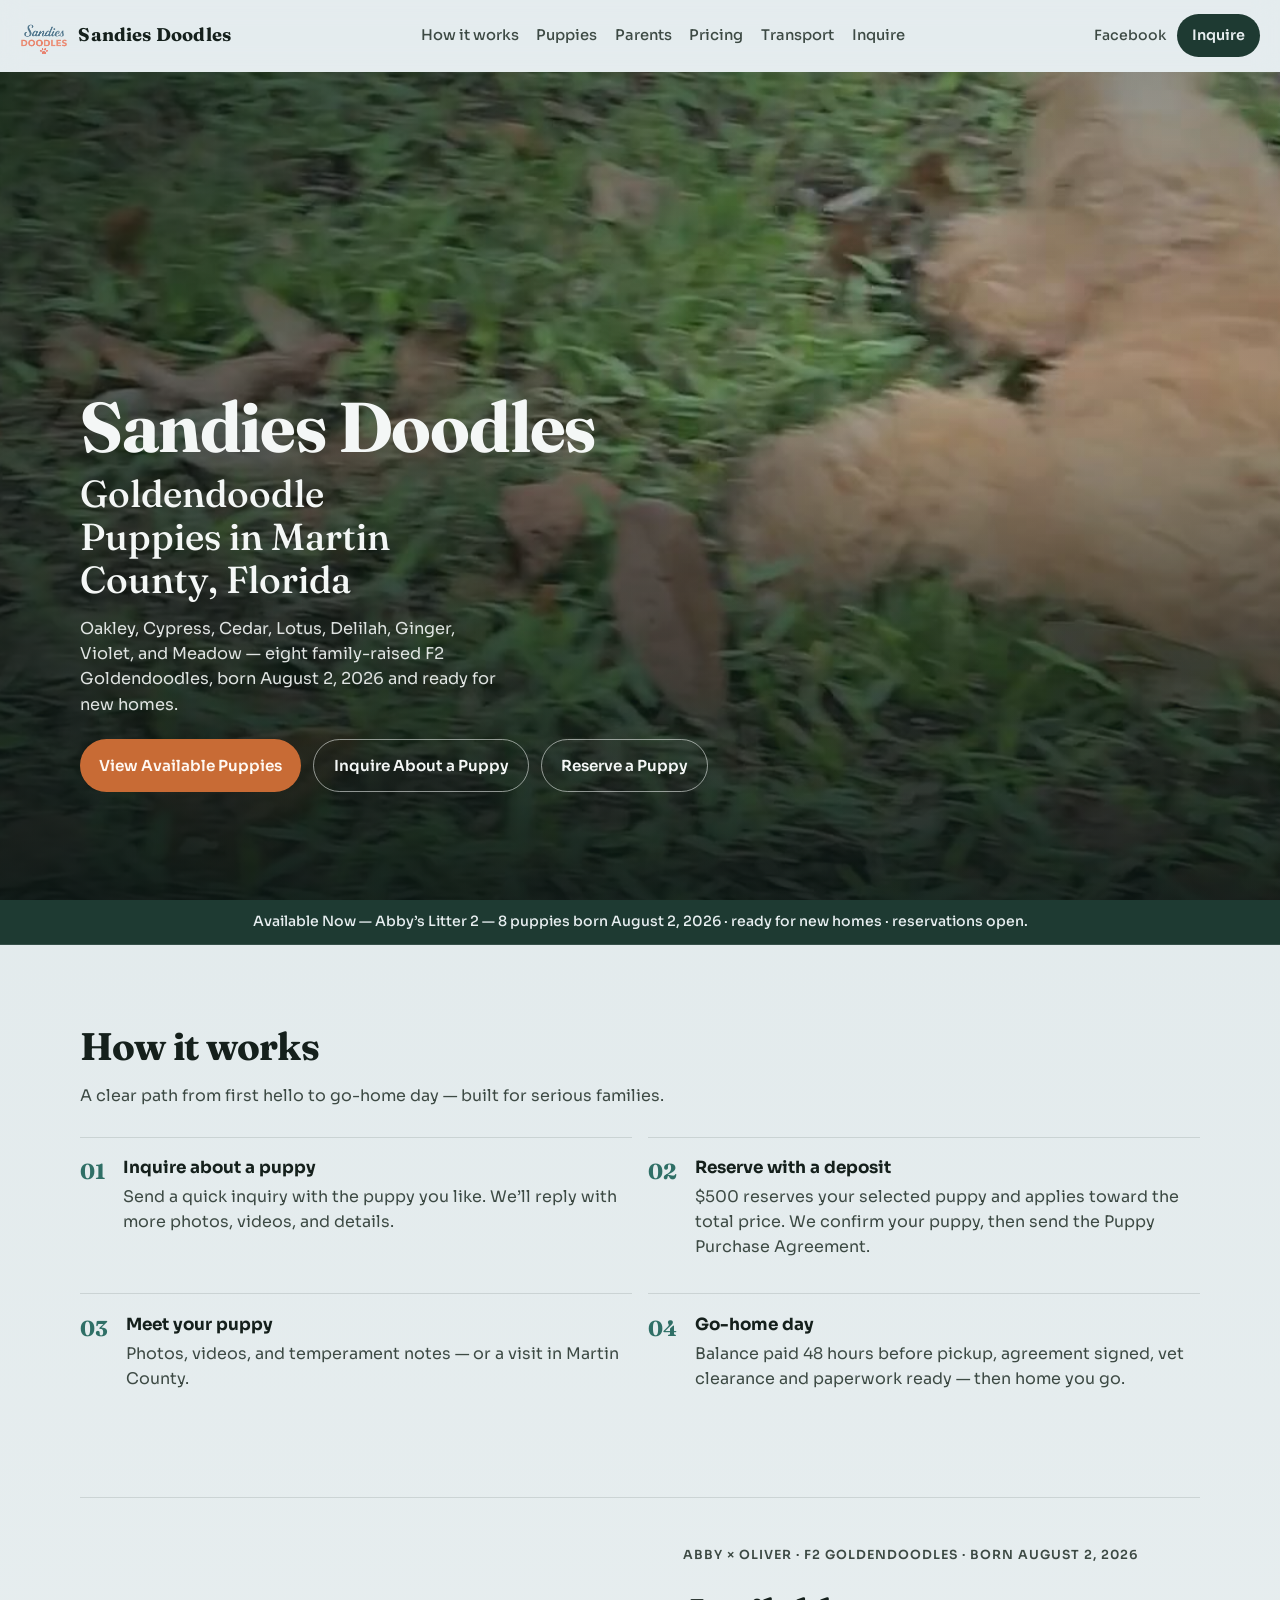
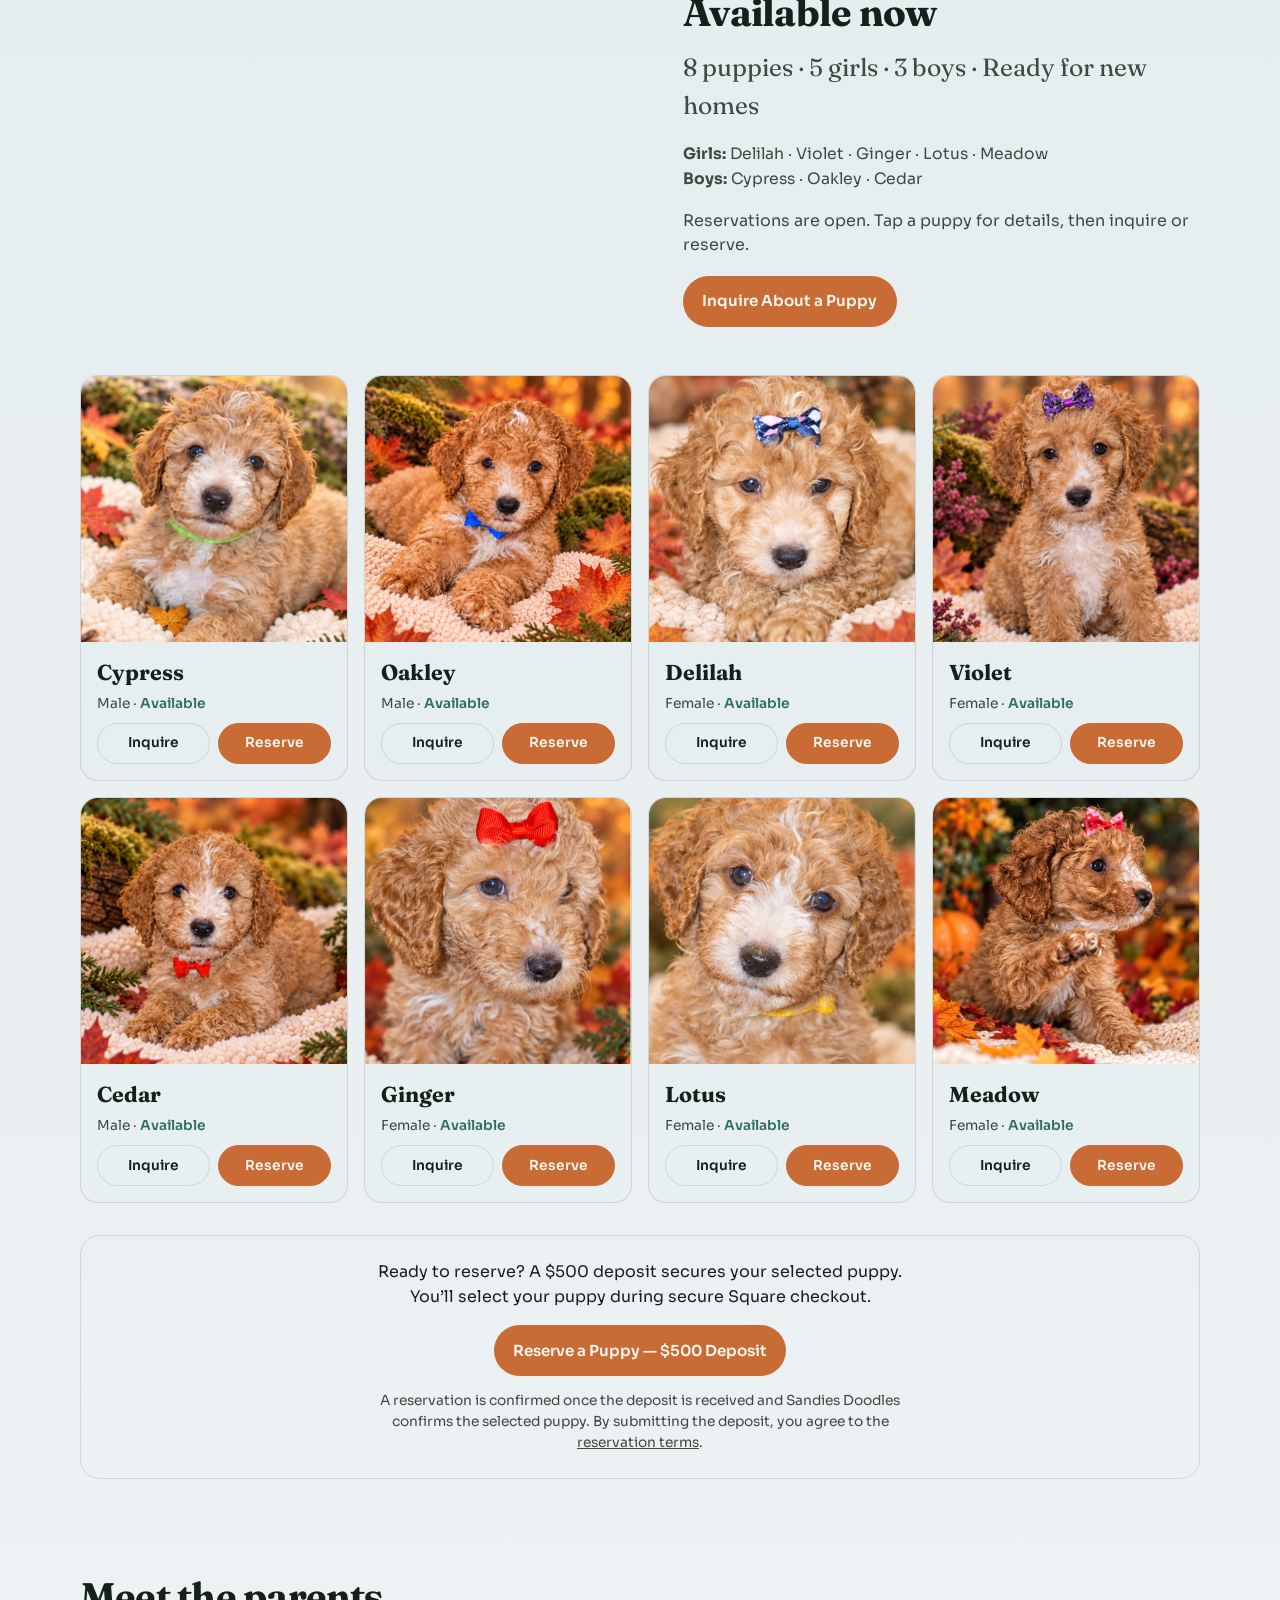
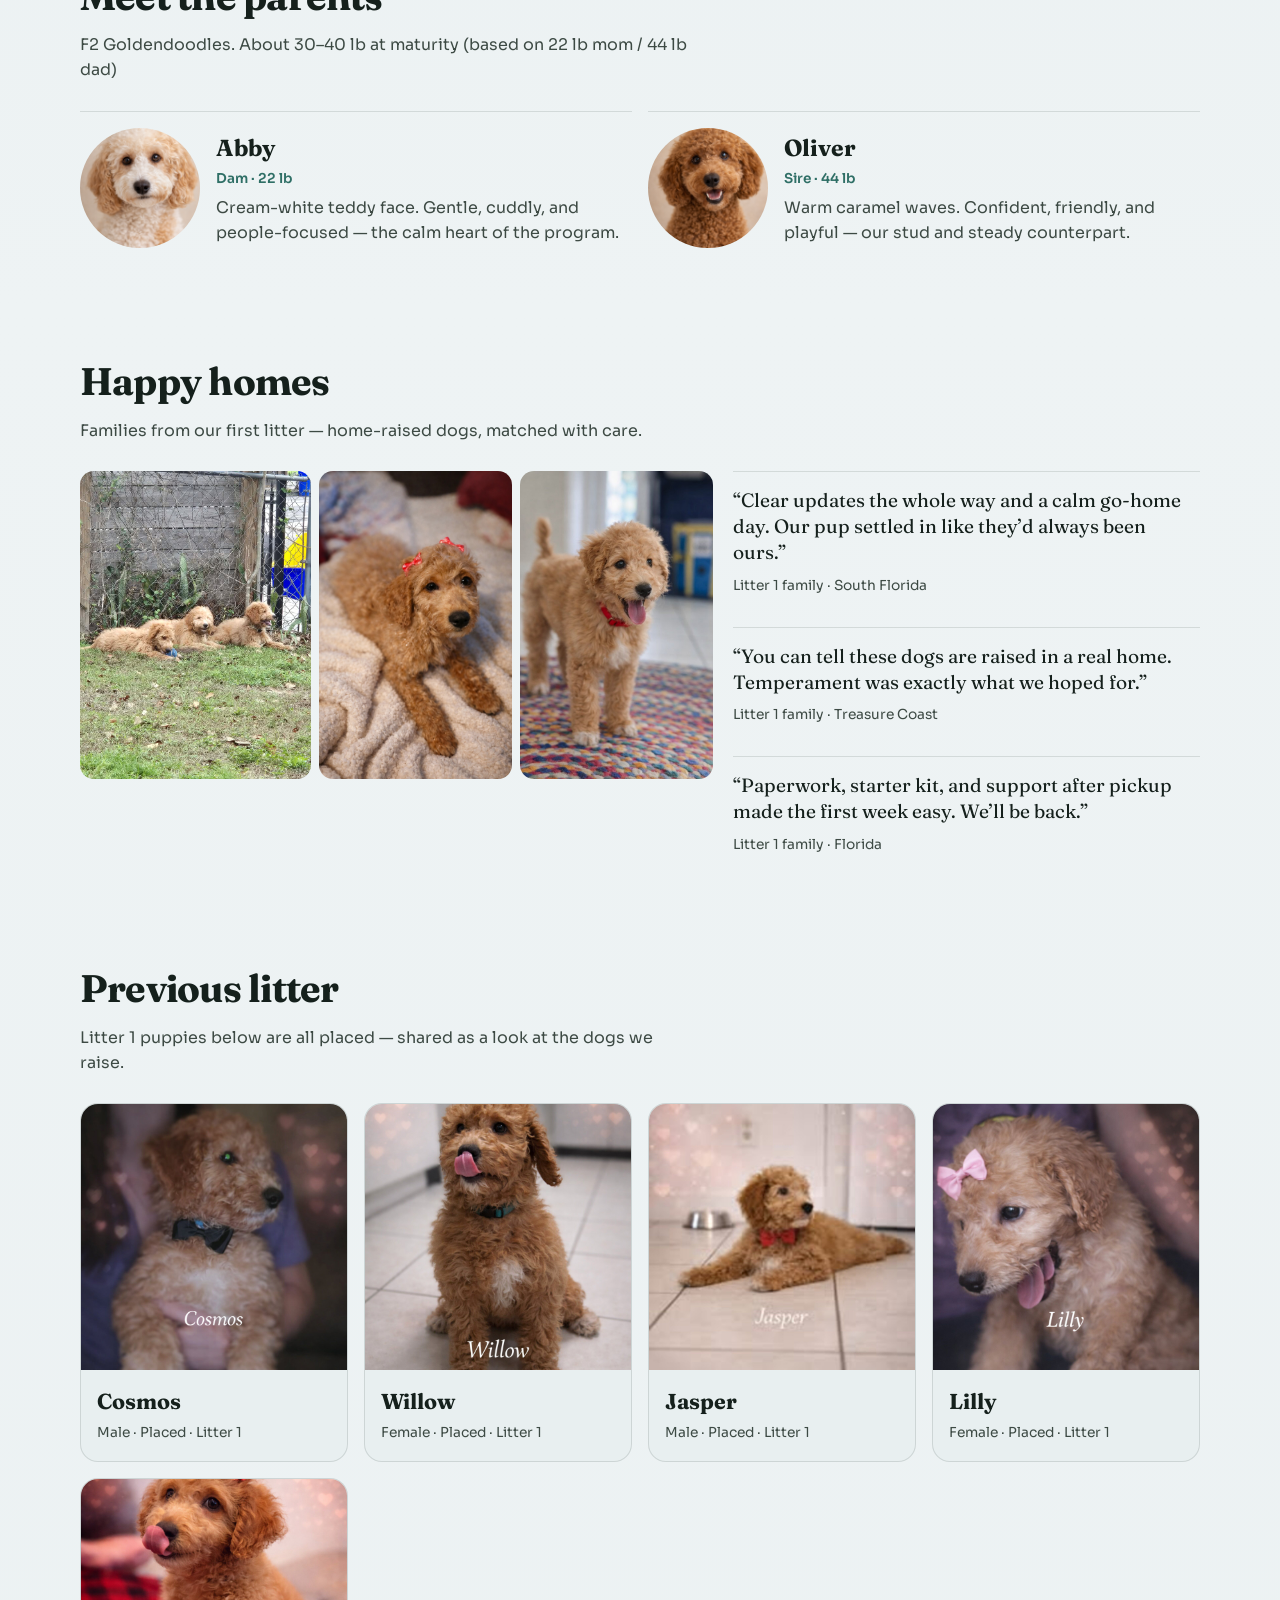
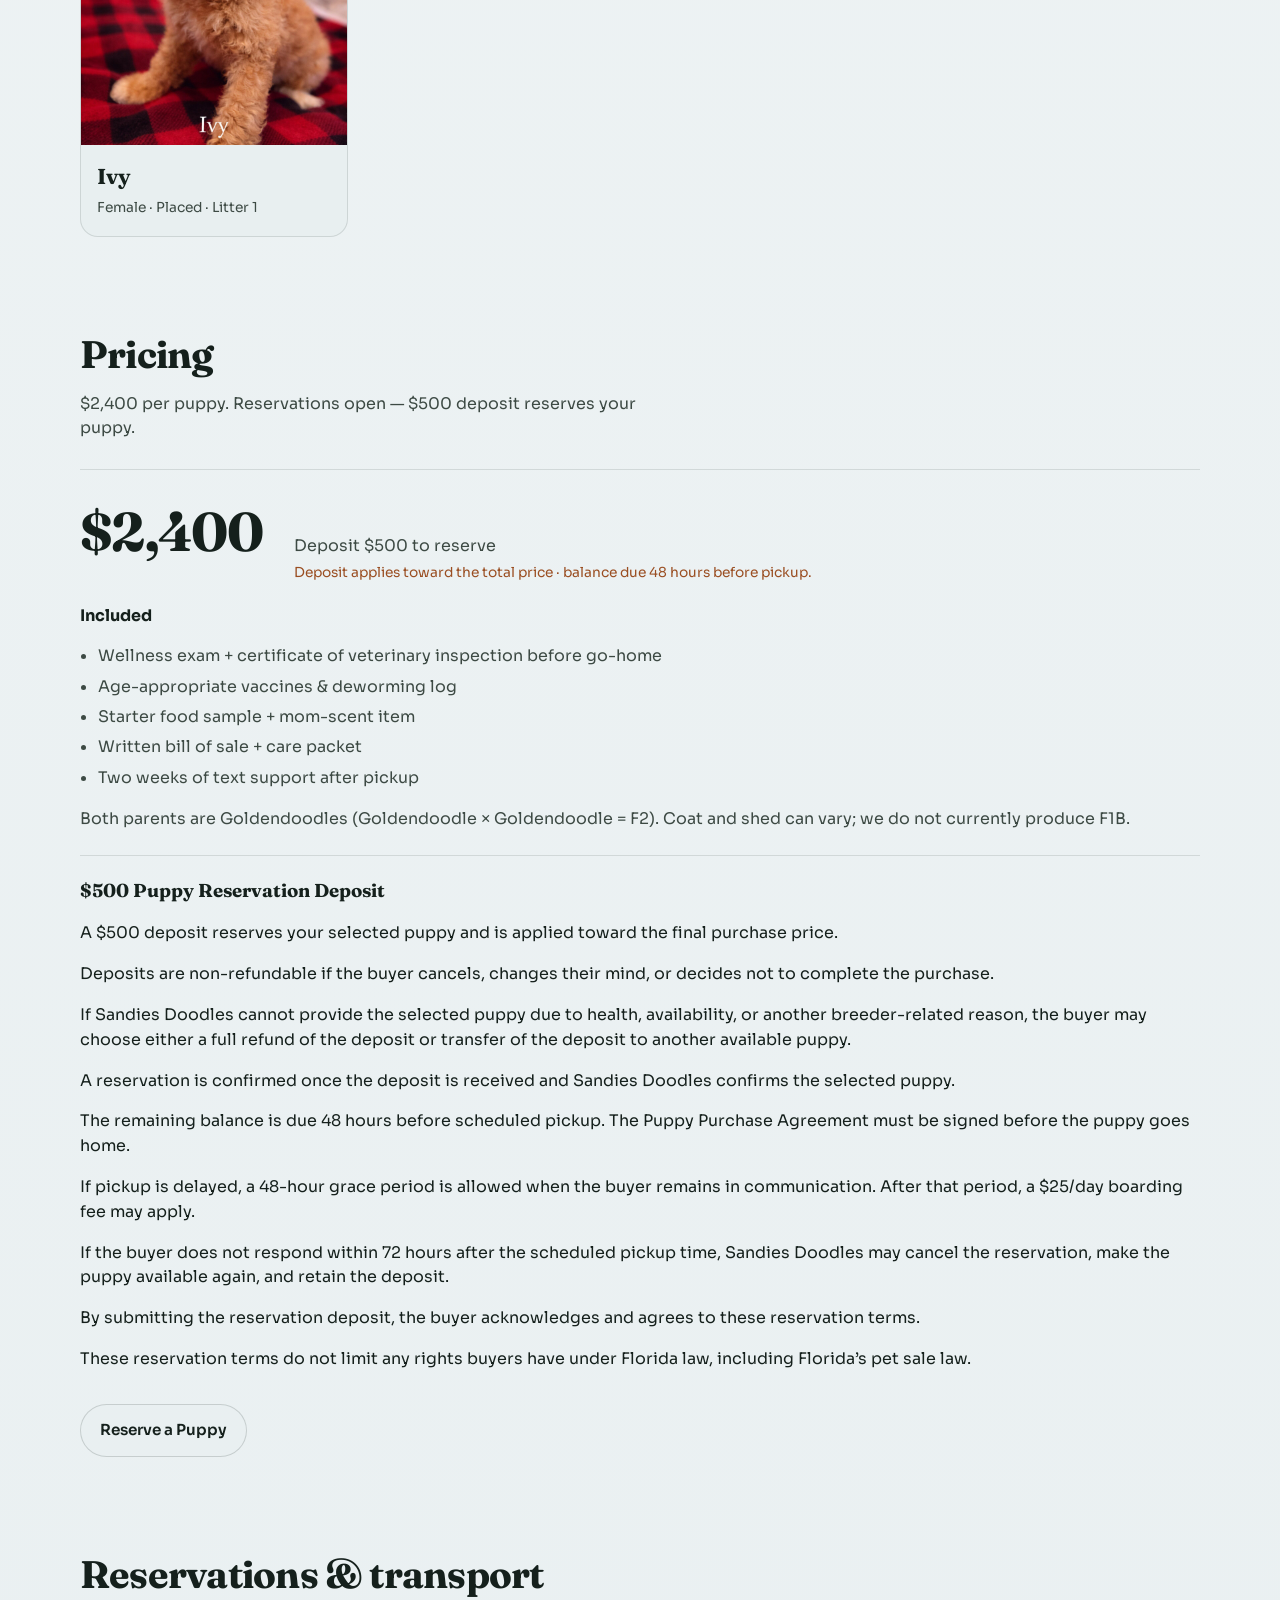
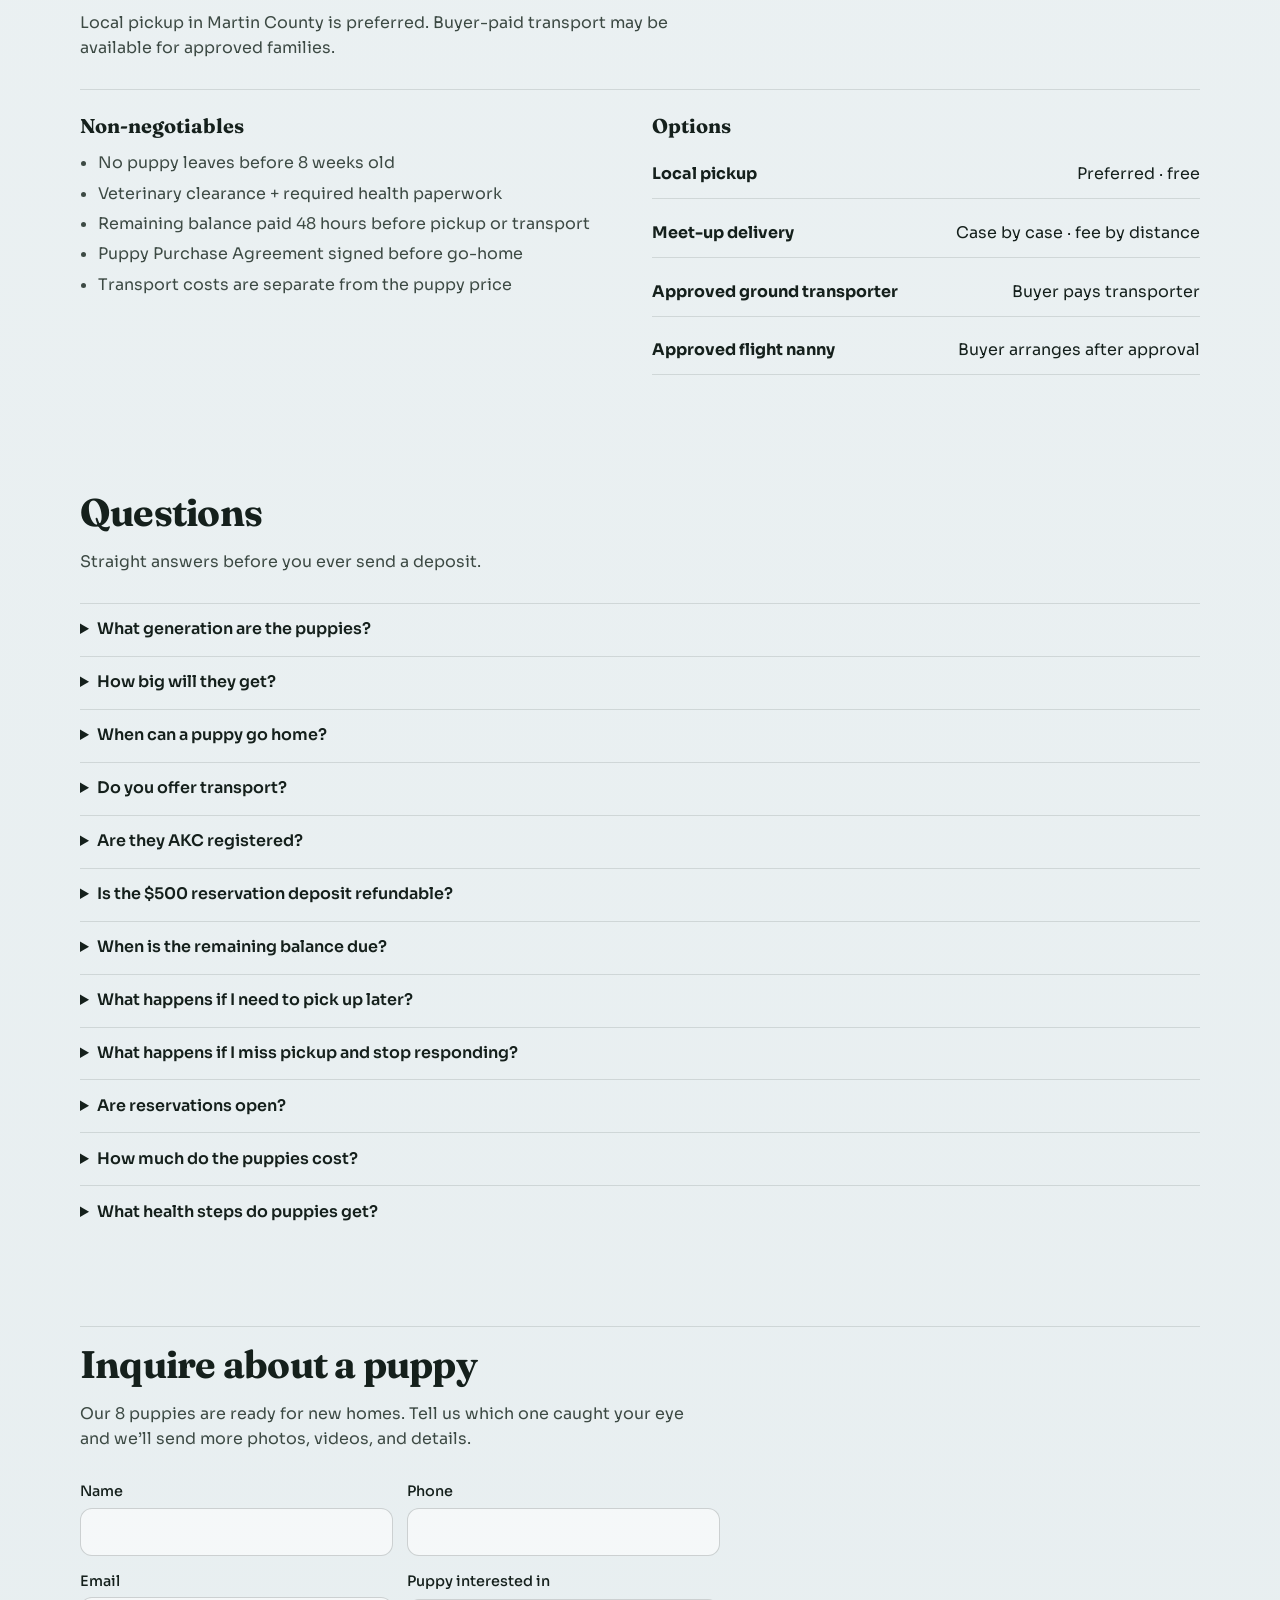
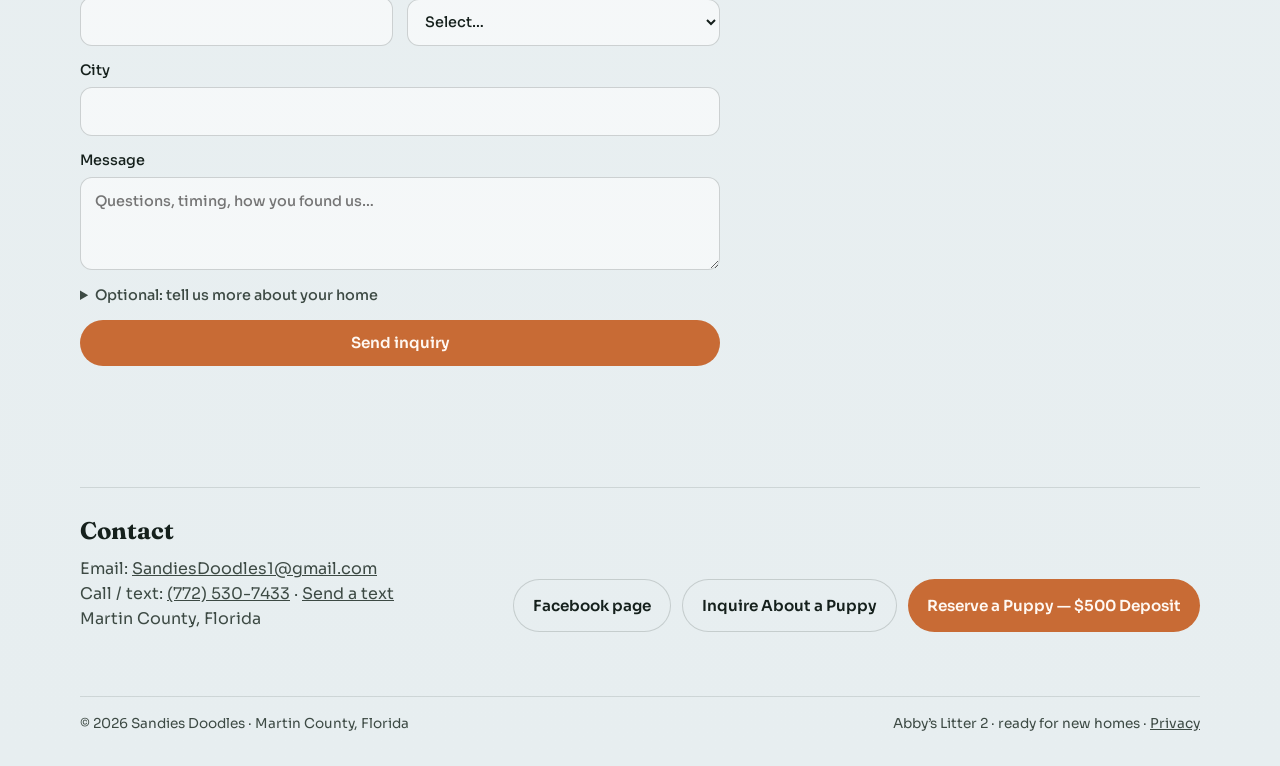
==== commit 932624dc: "Lotus gallery: tighter crops, better shadows" ====
--- a/index.html
+++ b/index.html
@@ -25,7 +25,7 @@
       href="https://fonts.googleapis.com/css2?family=Fraunces:opsz,wght@9..144,500;9..144,700&family=Sora:wght@400;500;600&display=swap"
       rel="stylesheet"
     />
-    <link rel="stylesheet" href="styles.css?v=gal1012" />
+    <link rel="stylesheet" href="styles.css?v=gal1012c" />
     <script async src="https://www.googletagmanager.com/gtag/js?id=G-276VDLEJ9T"></script>
     <script>
       window.dataLayer = window.dataLayer || [];
@@ -340,7 +340,7 @@
       <div class="dialog-body" id="dialogBody"></div>
     </dialog>
 
-    <script src="data/litter.js?v=gal1012"></script>
-    <script src="app.js?v=gal1012"></script>
+    <script src="data/litter.js?v=gal1012c"></script>
+    <script src="app.js?v=gal1012c"></script>
   </body>
 </html>
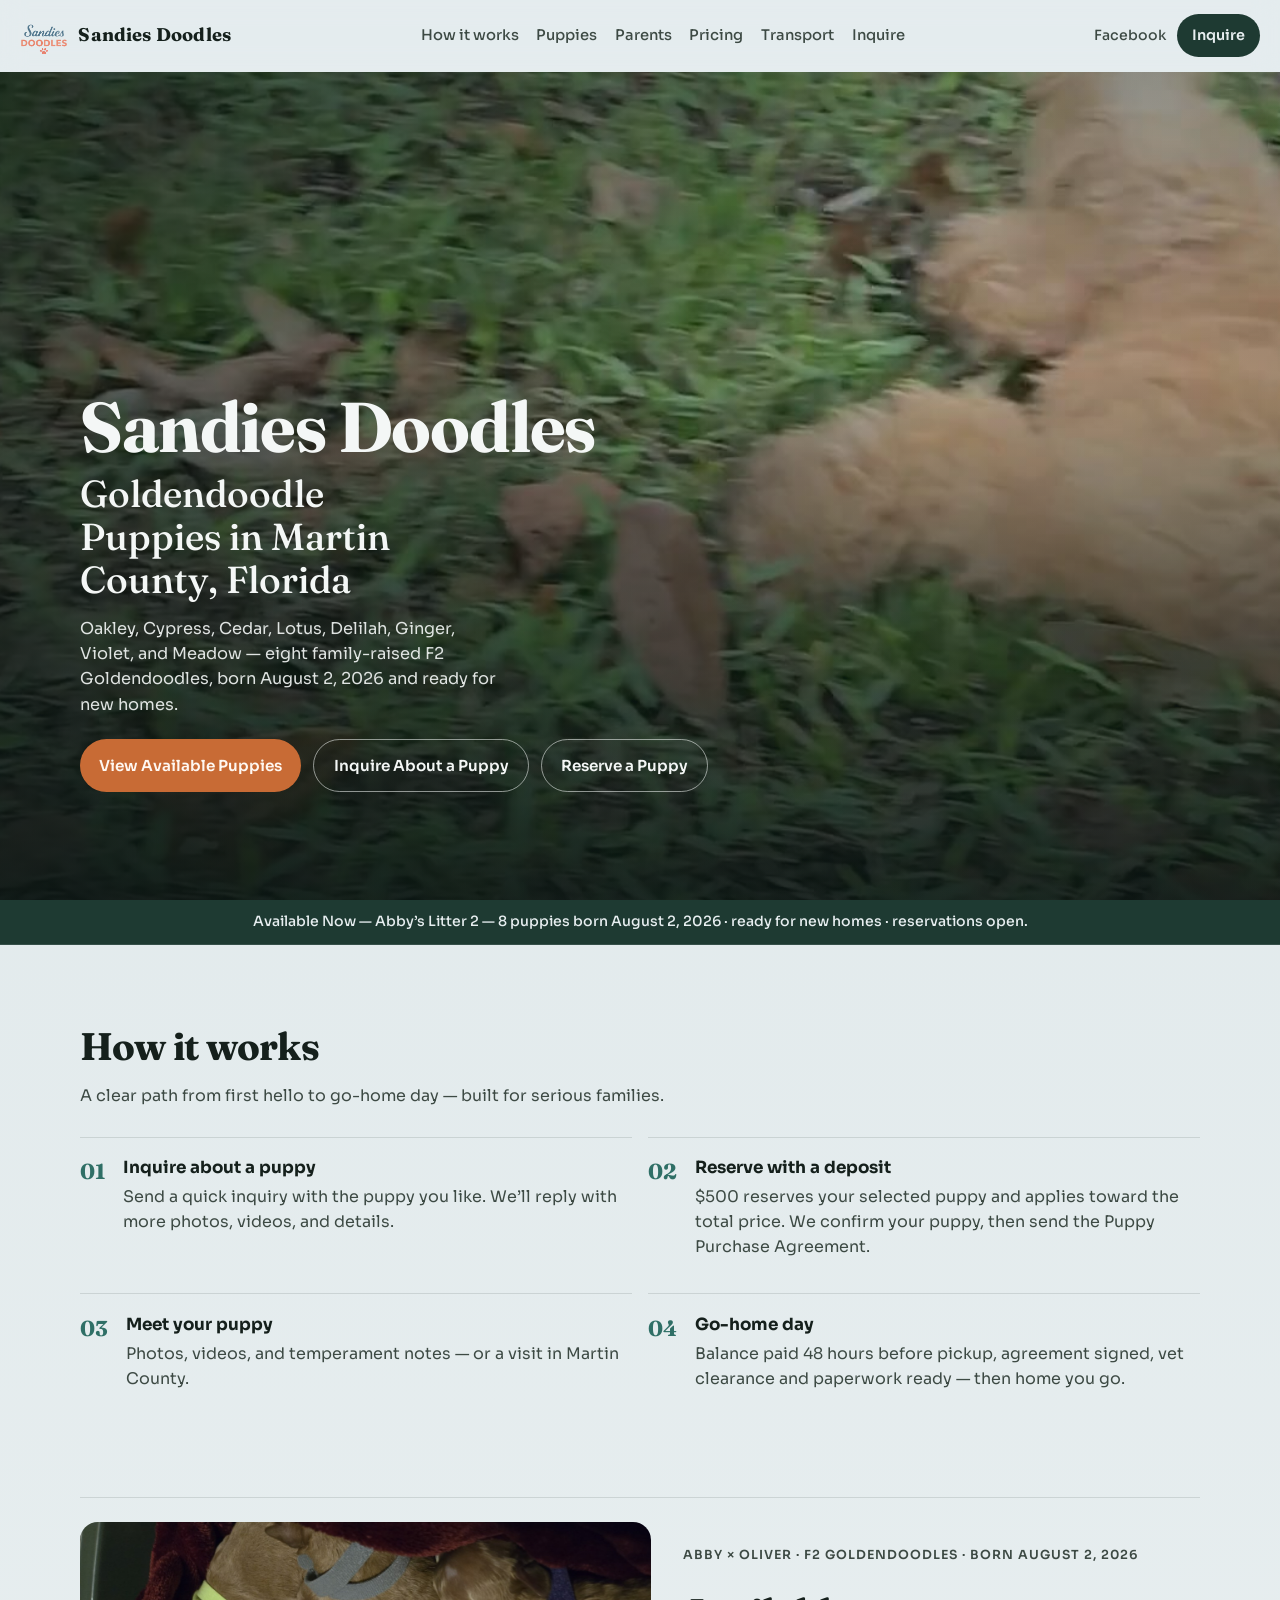
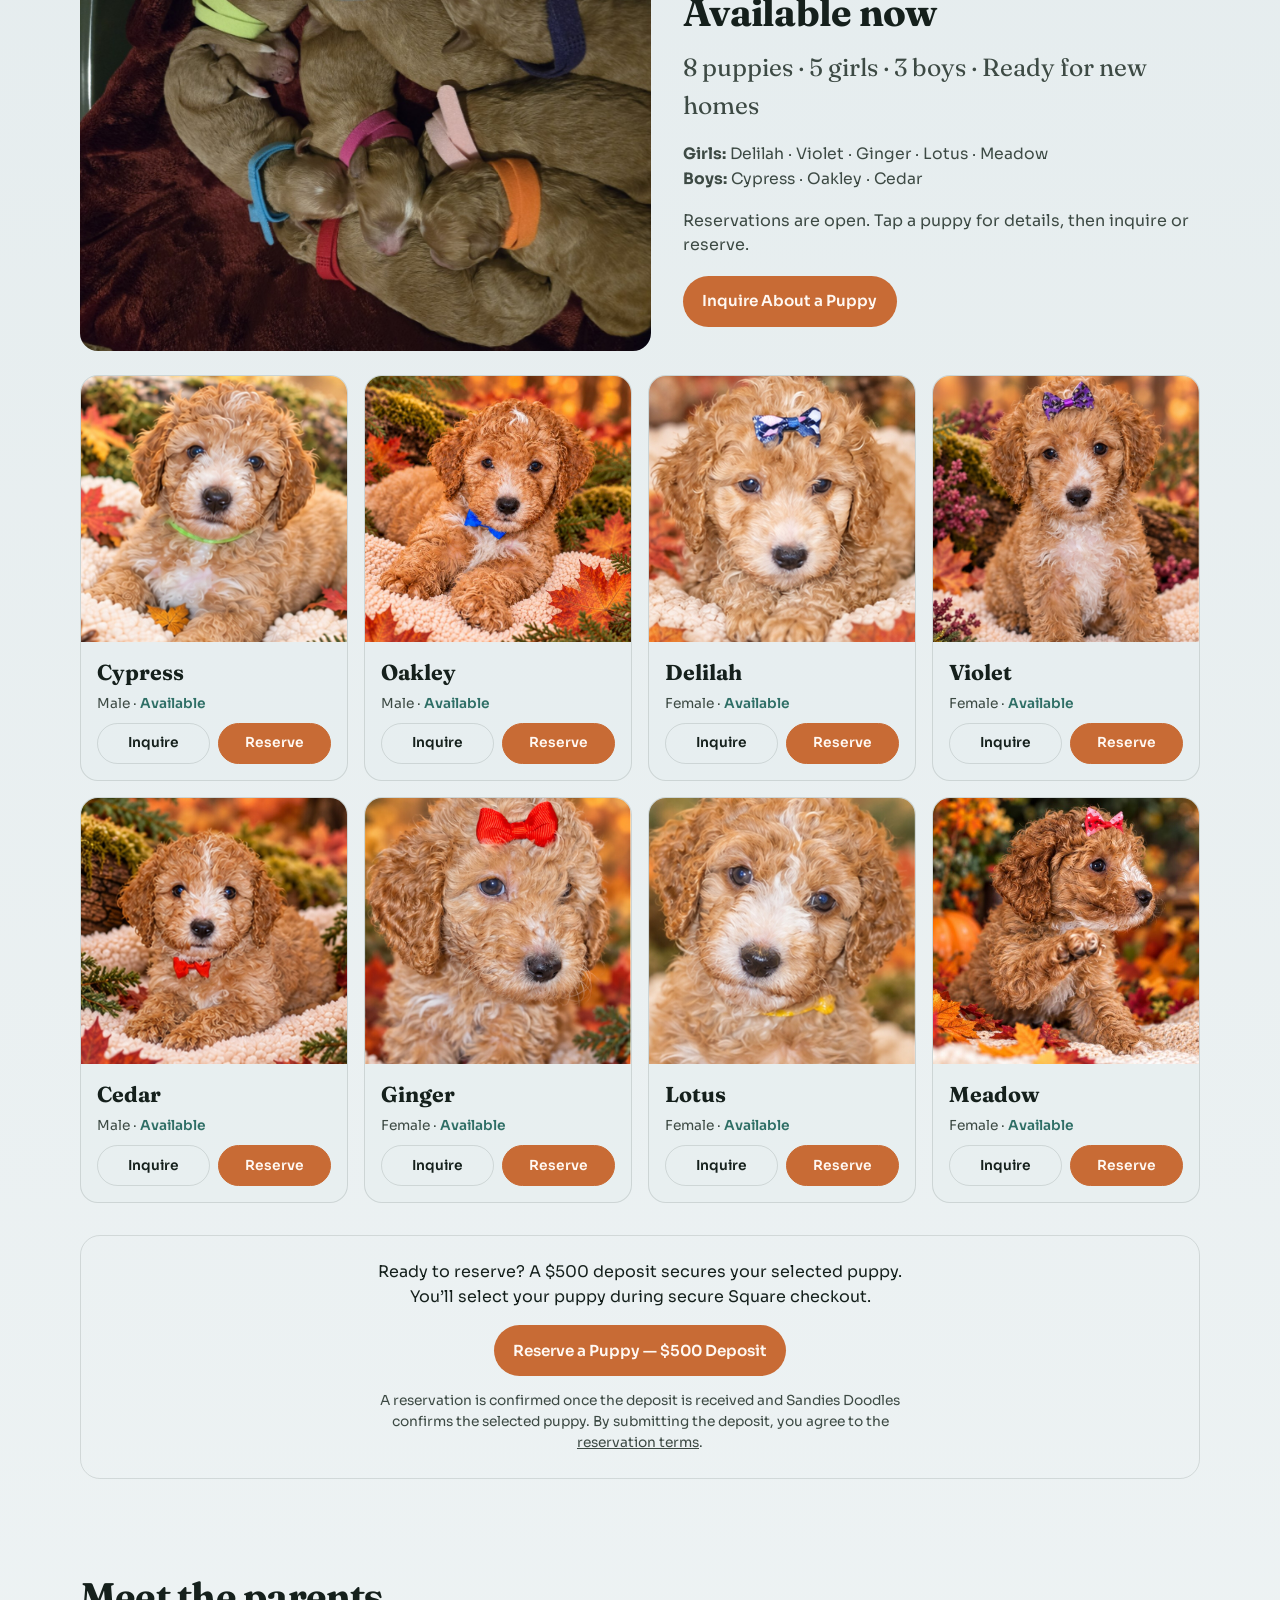
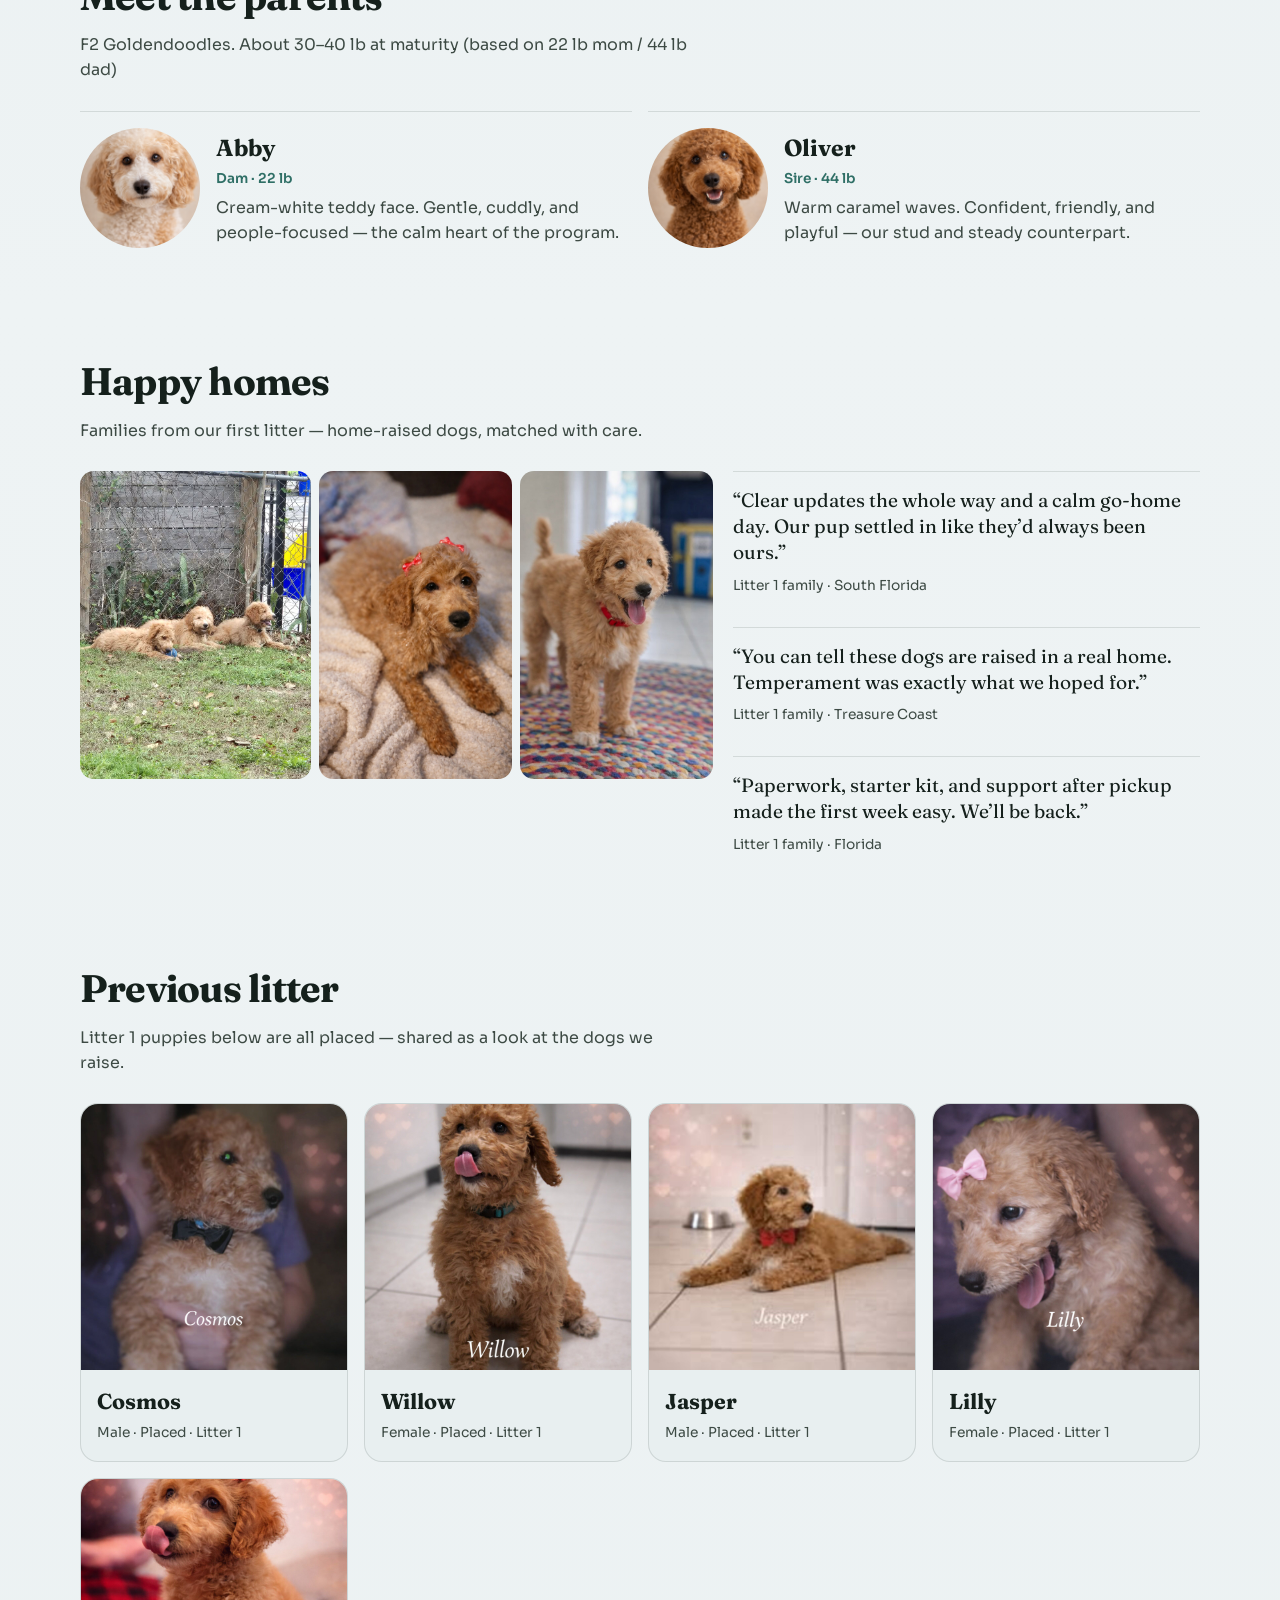
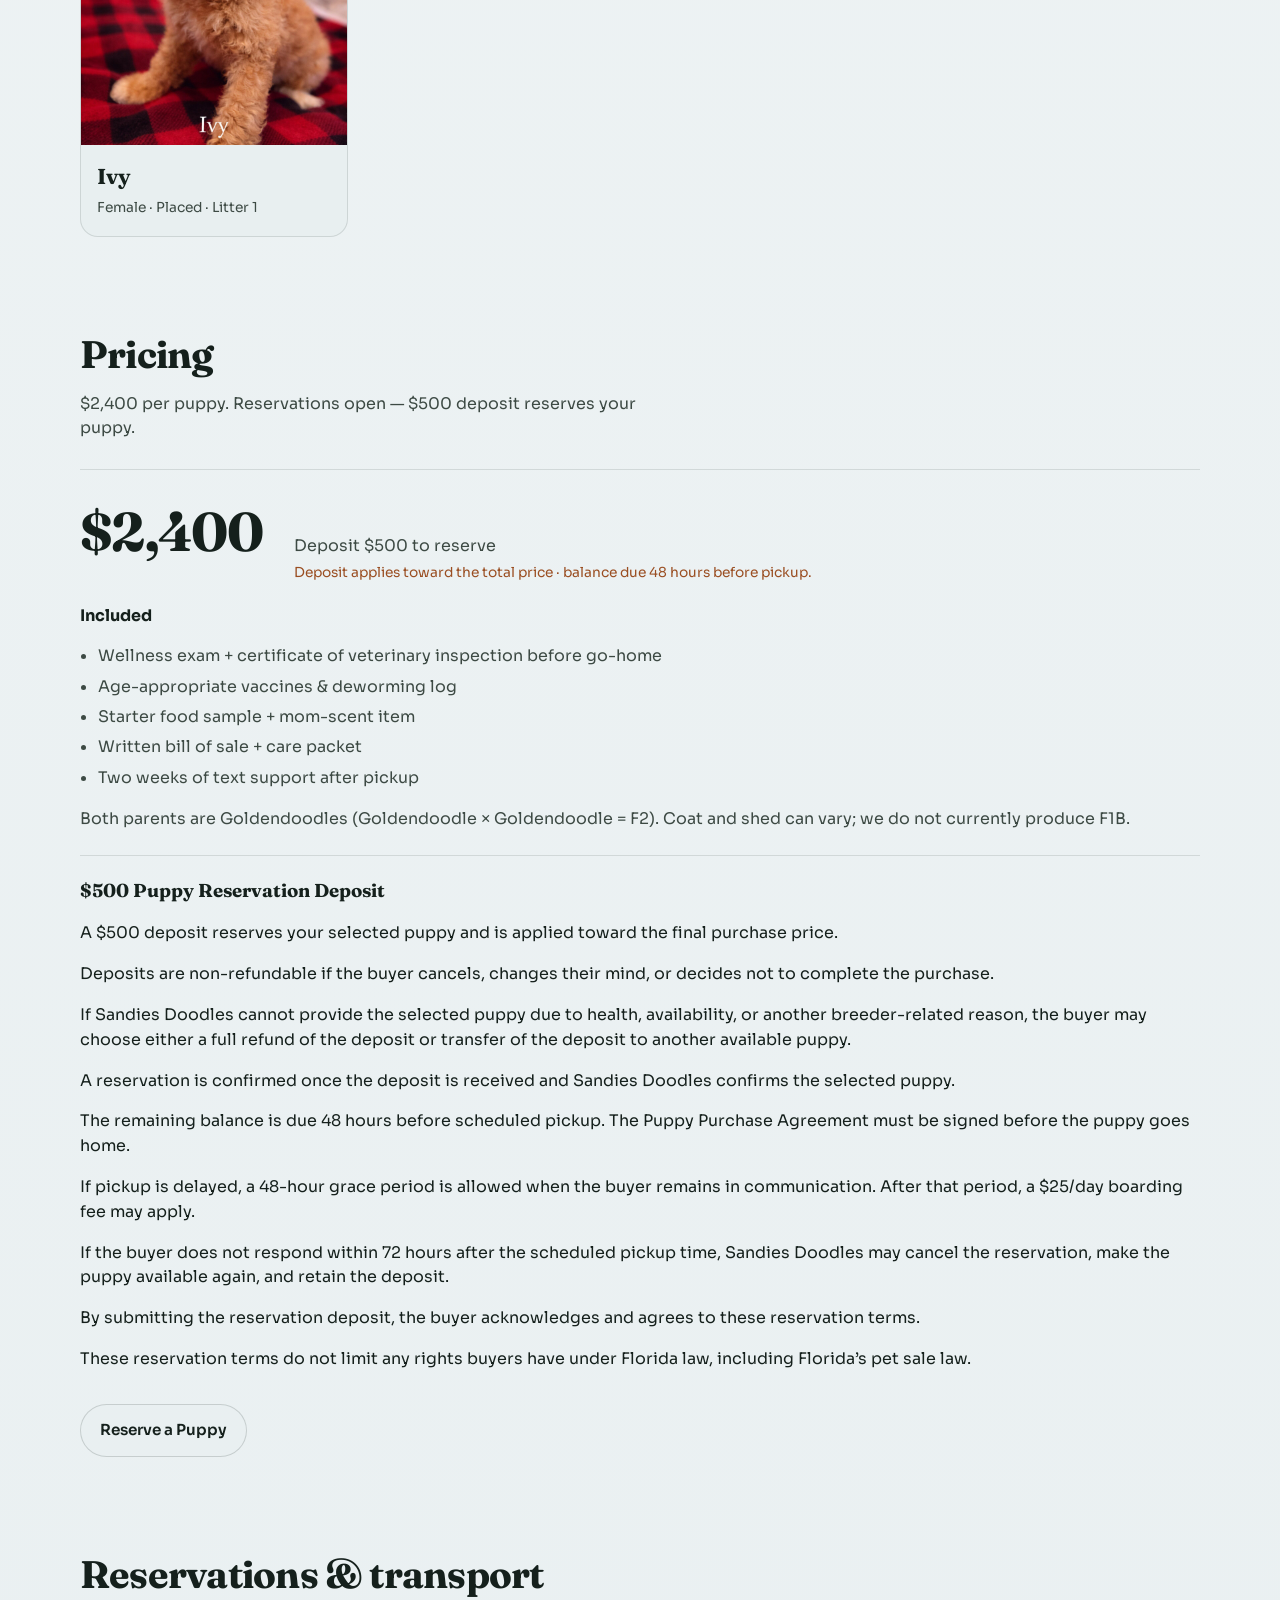
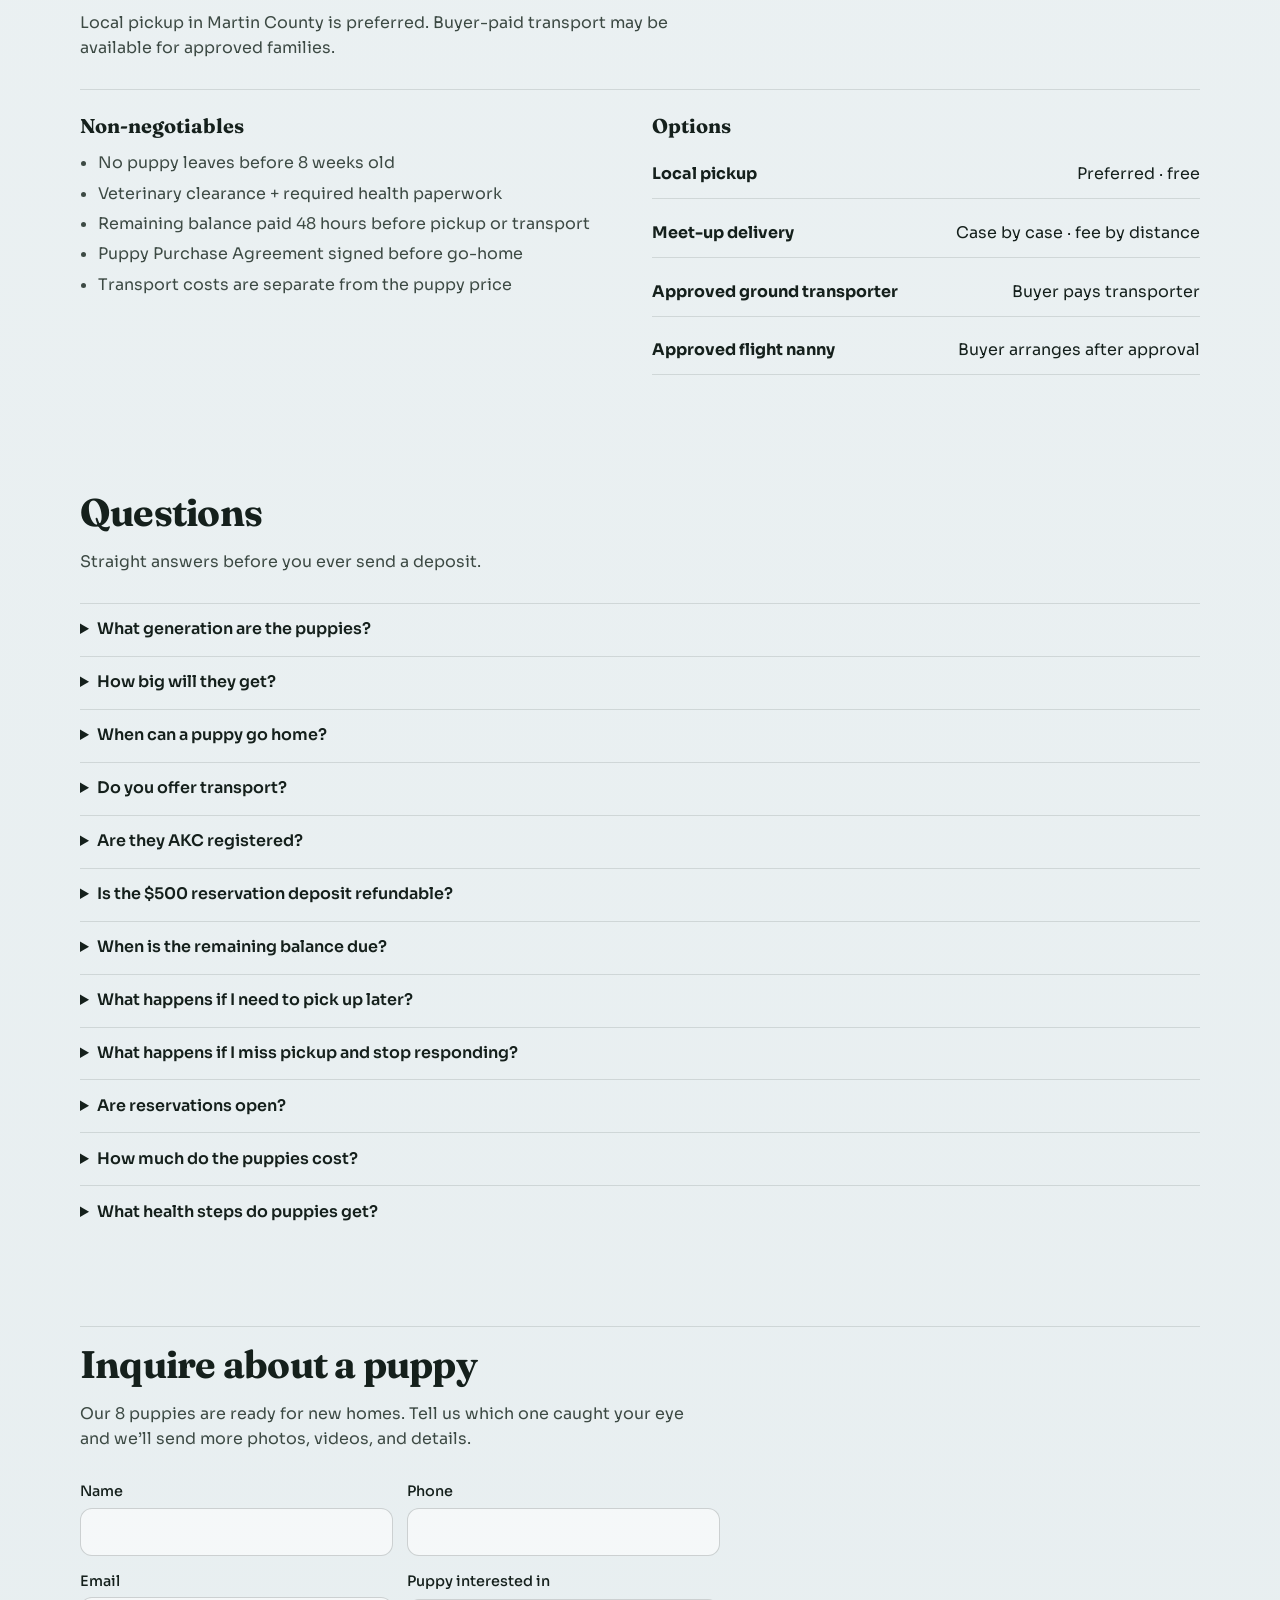
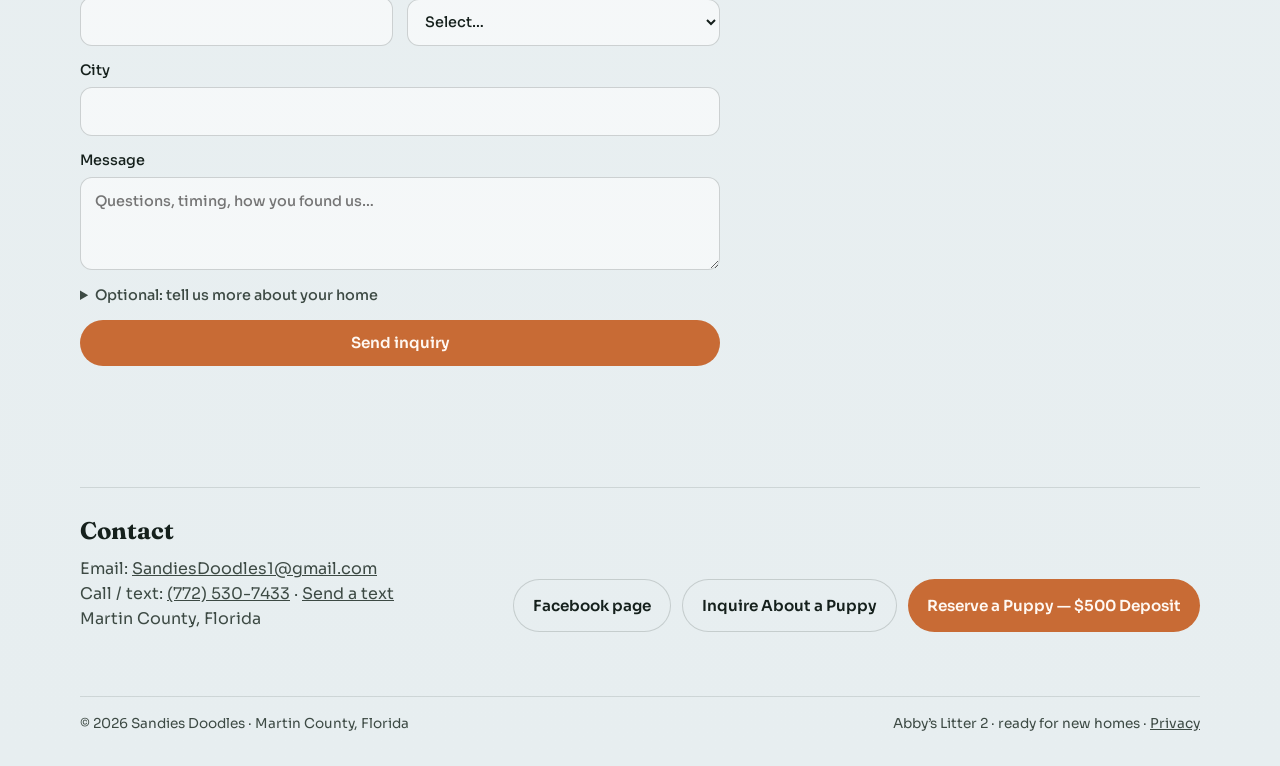
==== commit f706ac44: "Lotus gallery: warm color match" ====
--- a/index.html
+++ b/index.html
@@ -25,7 +25,7 @@
       href="https://fonts.googleapis.com/css2?family=Fraunces:opsz,wght@9..144,500;9..144,700&family=Sora:wght@400;500;600&display=swap"
       rel="stylesheet"
     />
-    <link rel="stylesheet" href="styles.css?v=gal1012c" />
+    <link rel="stylesheet" href="styles.css?v=gal1012d" />
     <script async src="https://www.googletagmanager.com/gtag/js?id=G-276VDLEJ9T"></script>
     <script>
       window.dataLayer = window.dataLayer || [];
@@ -340,7 +340,7 @@
       <div class="dialog-body" id="dialogBody"></div>
     </dialog>
 
-    <script src="data/litter.js?v=gal1012c"></script>
-    <script src="app.js?v=gal1012c"></script>
+    <script src="data/litter.js?v=gal1012d"></script>
+    <script src="app.js?v=gal1012d"></script>
   </body>
 </html>
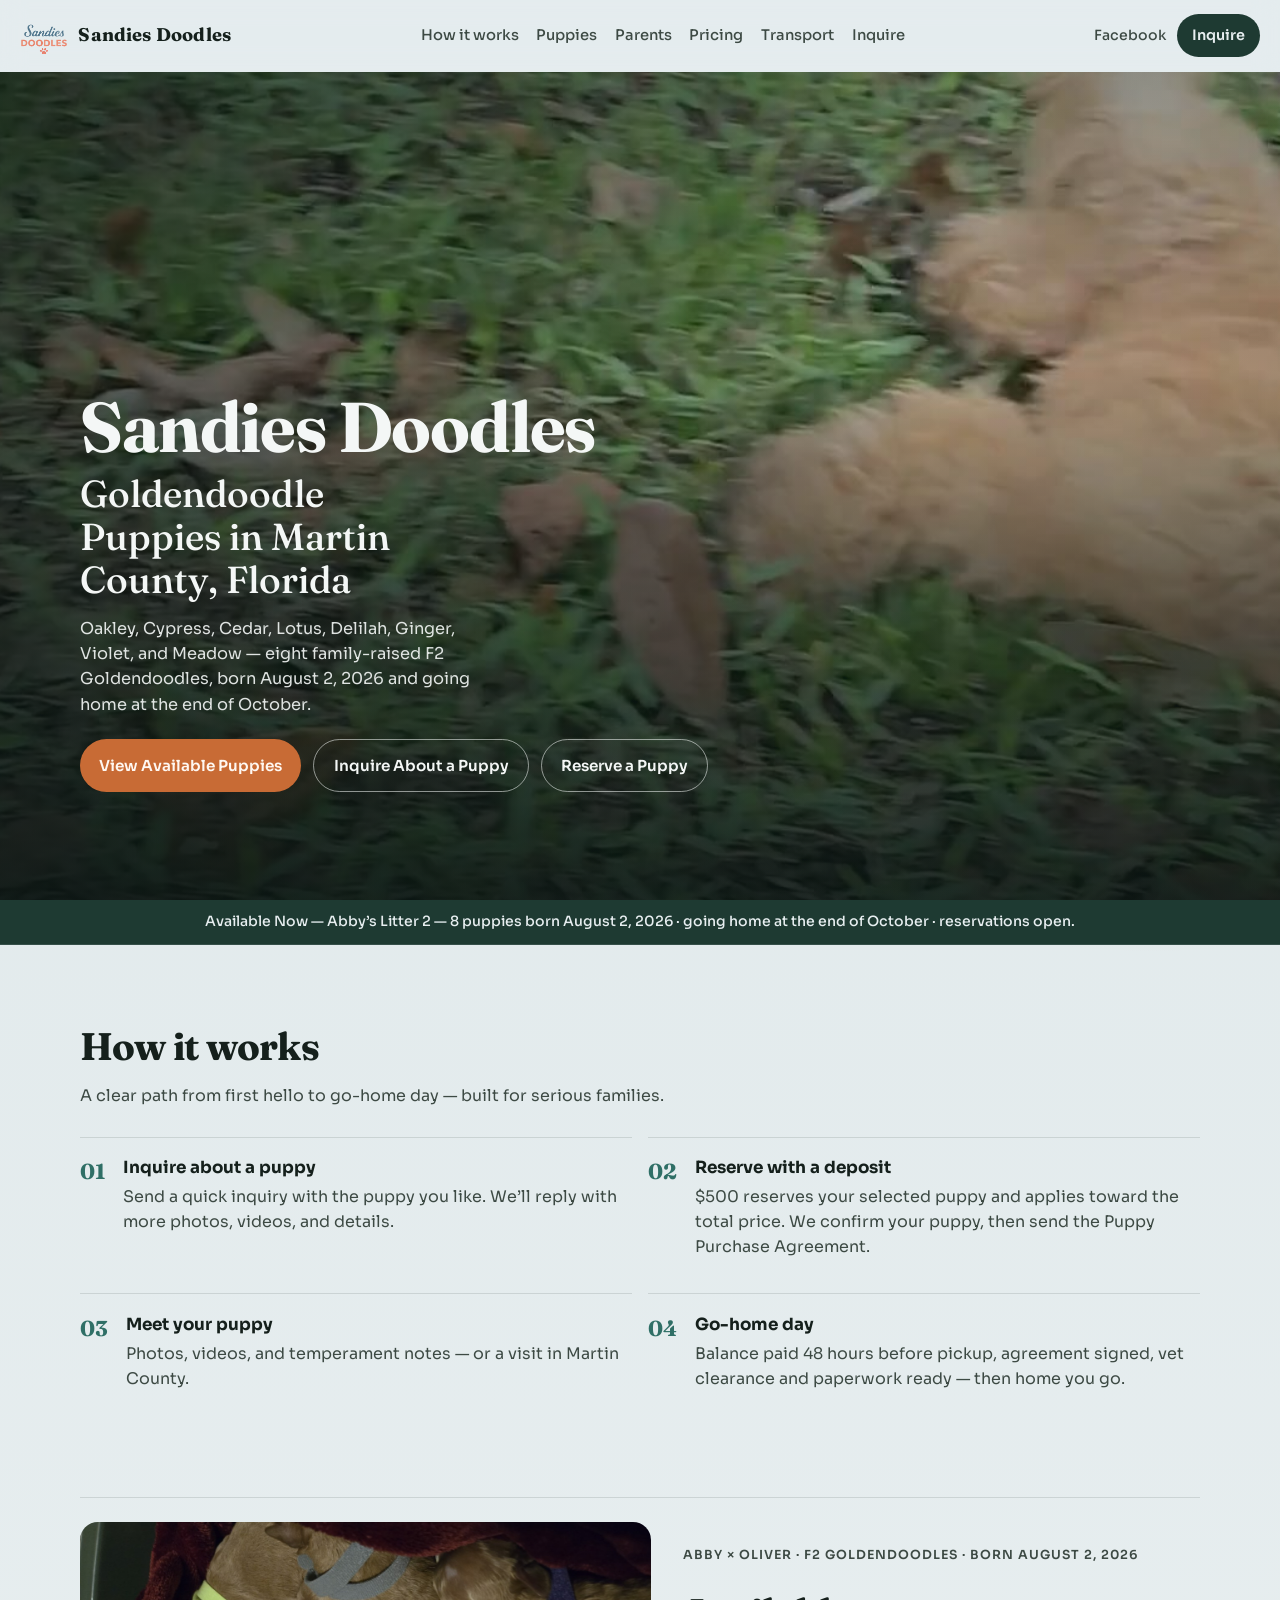
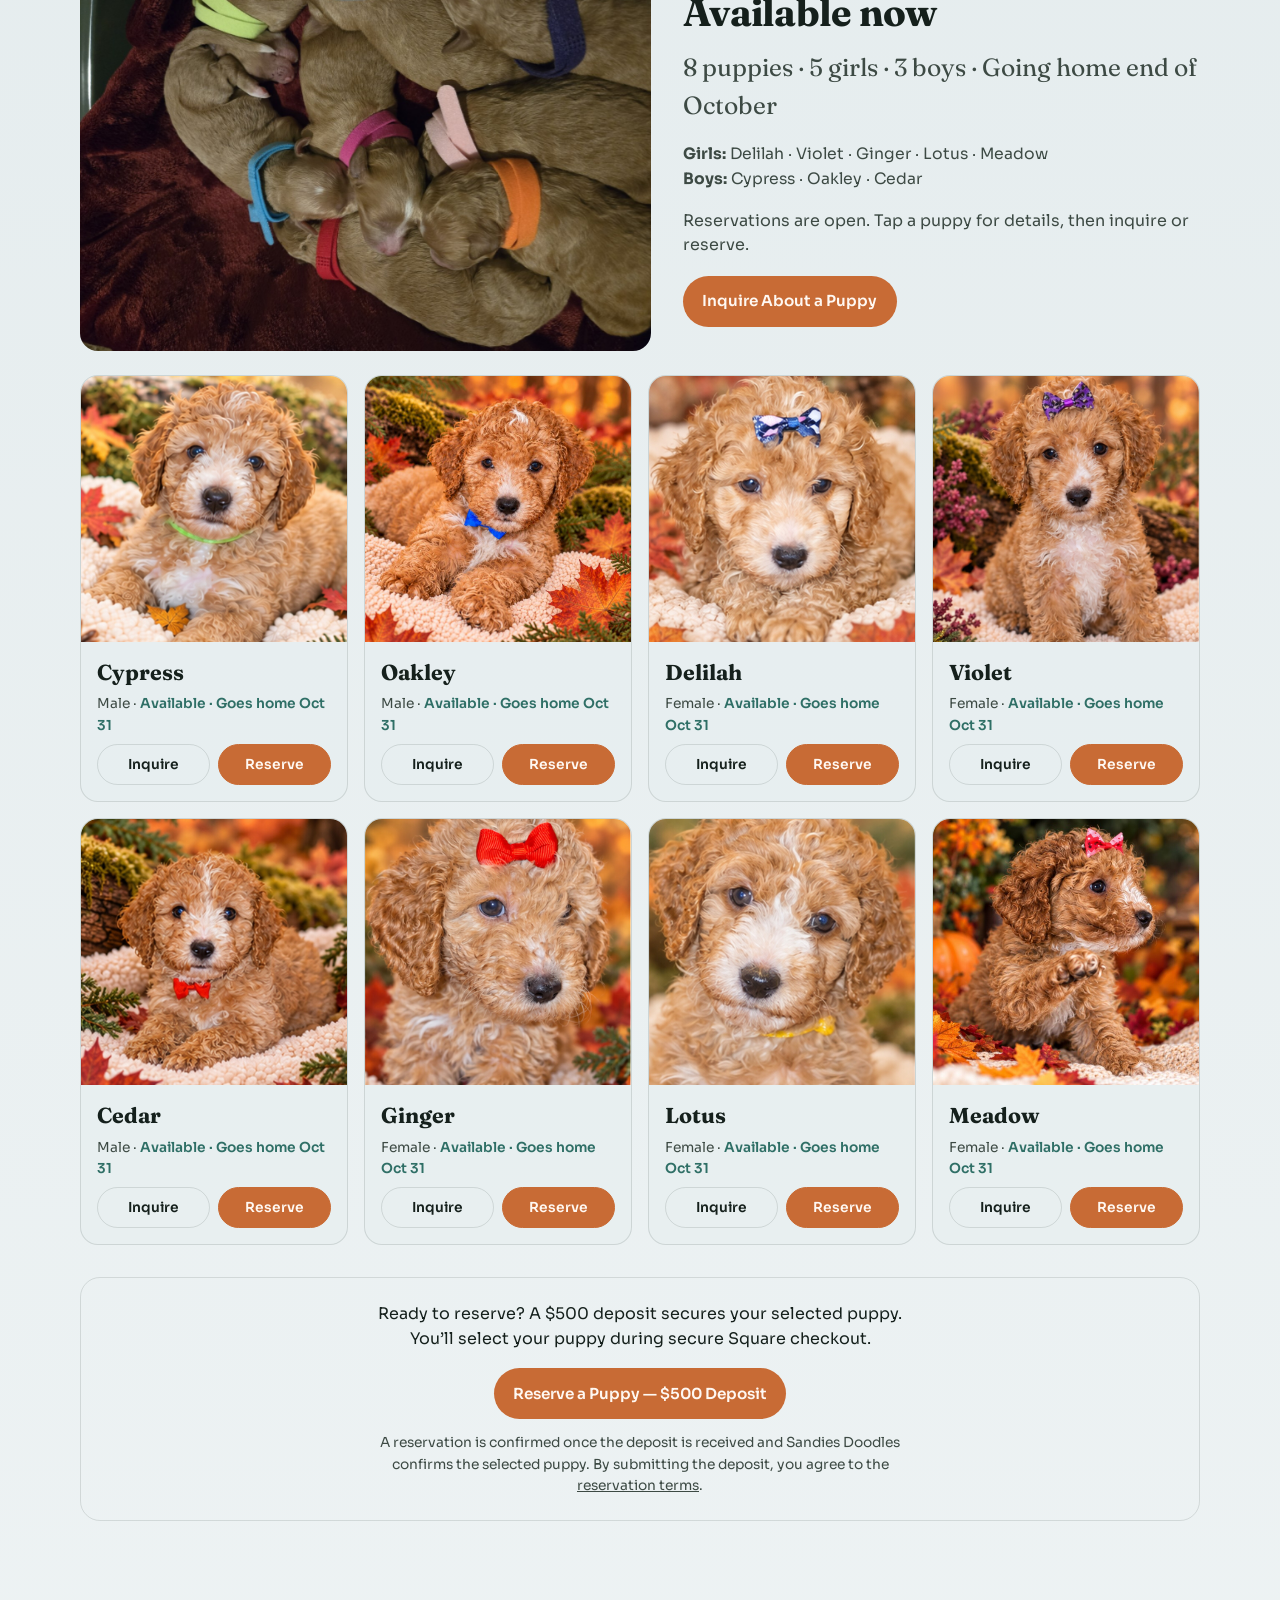
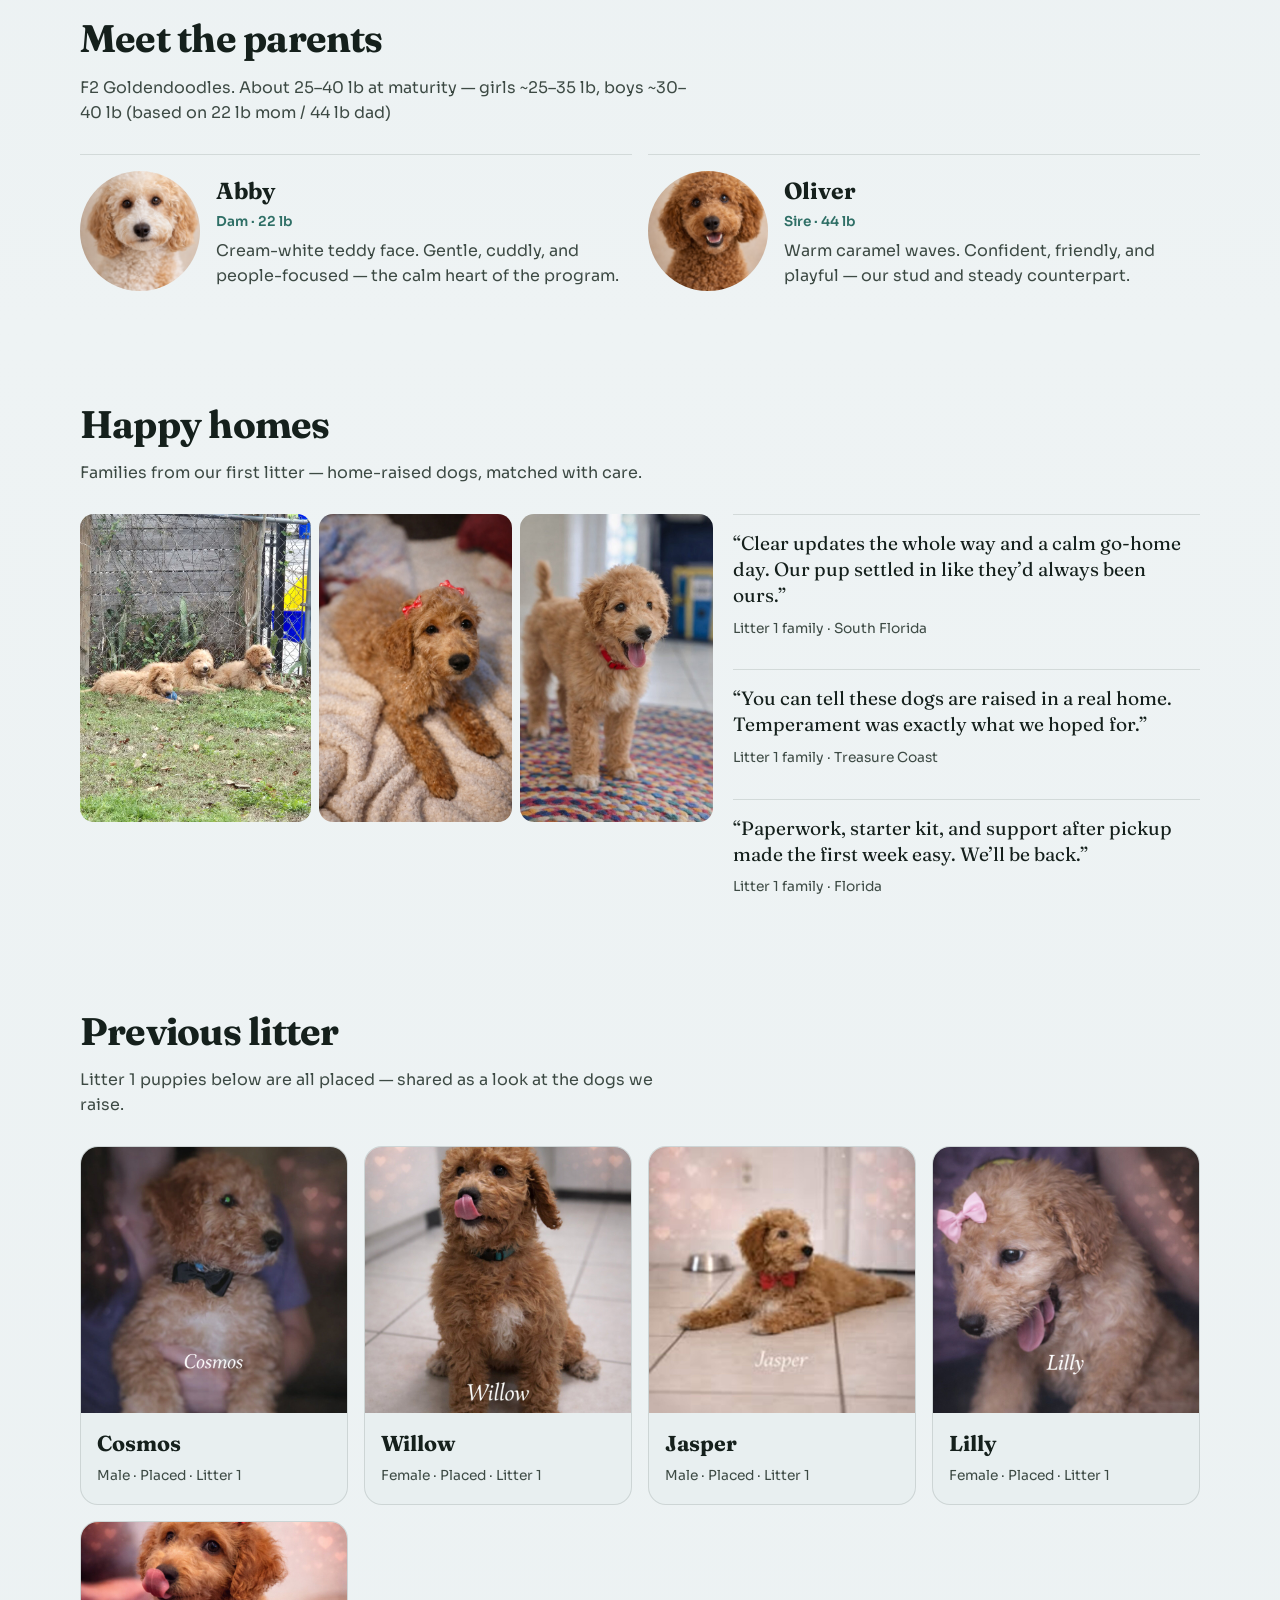
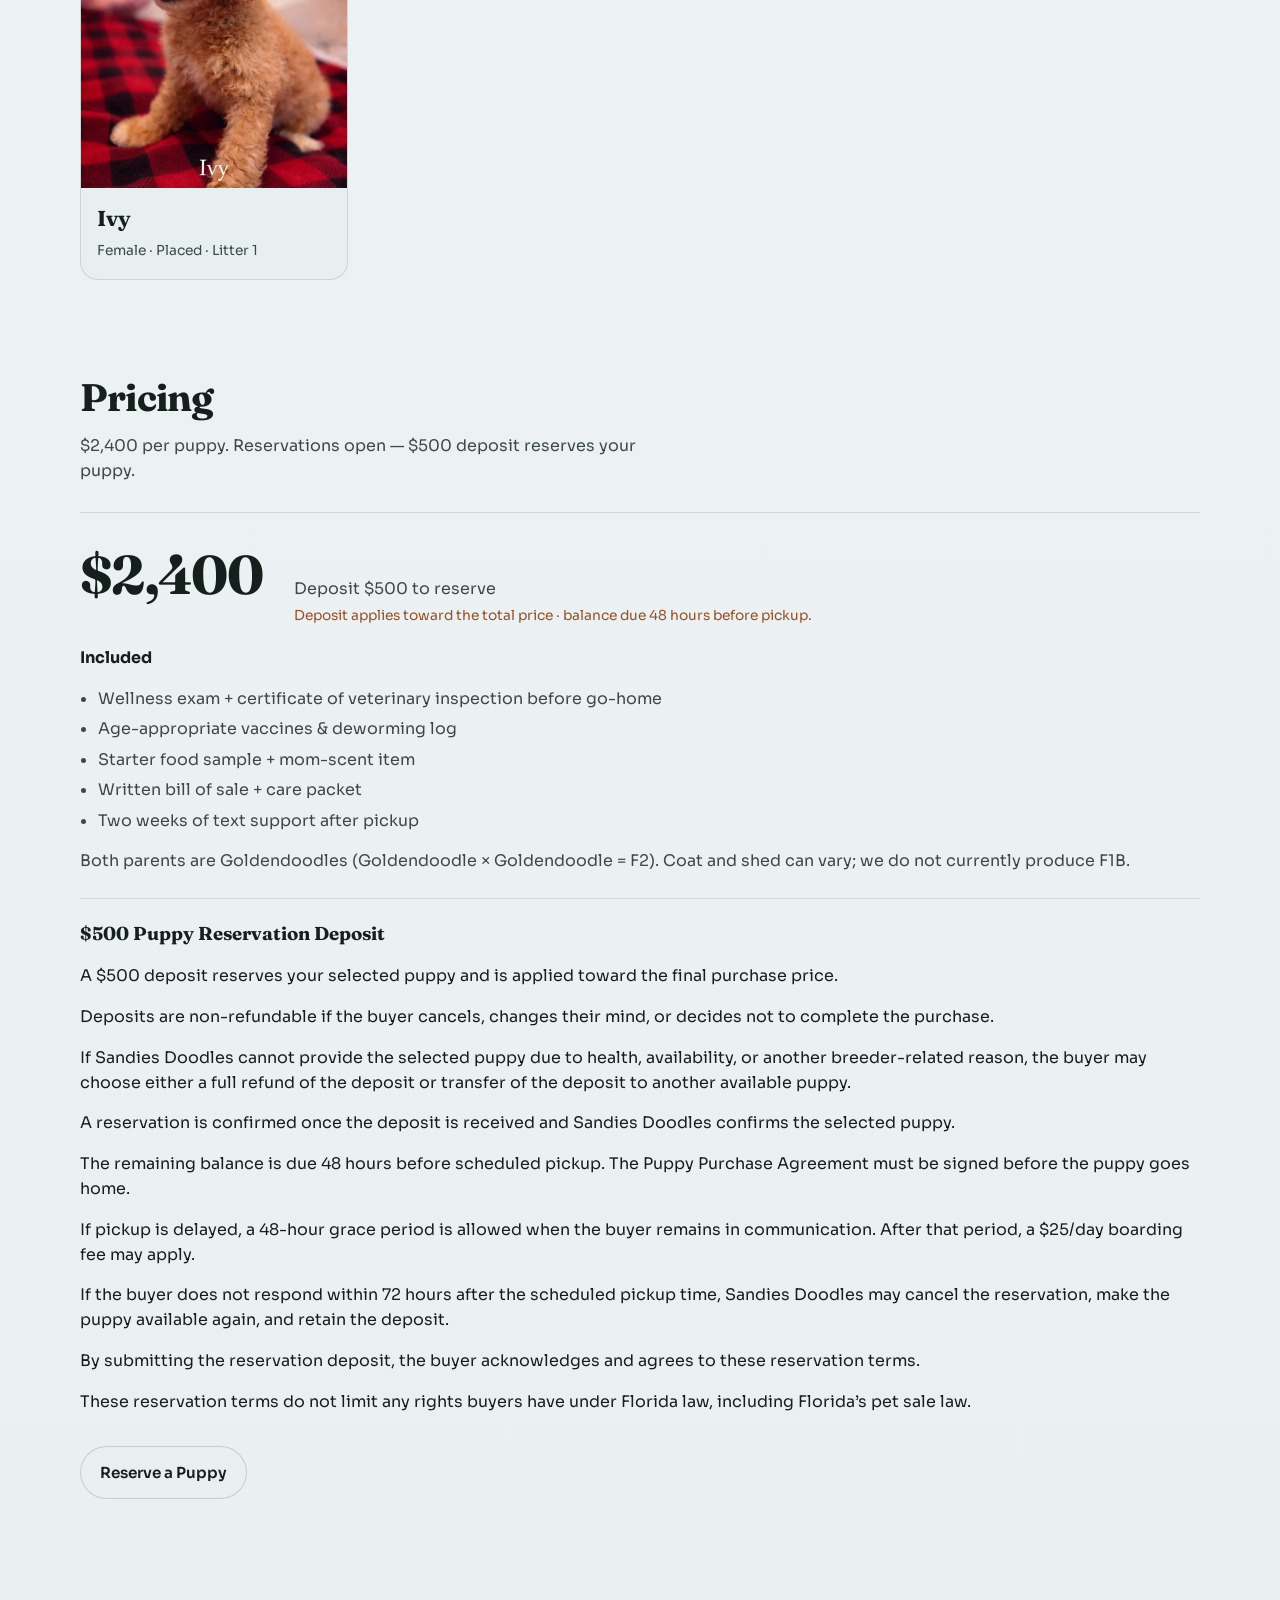
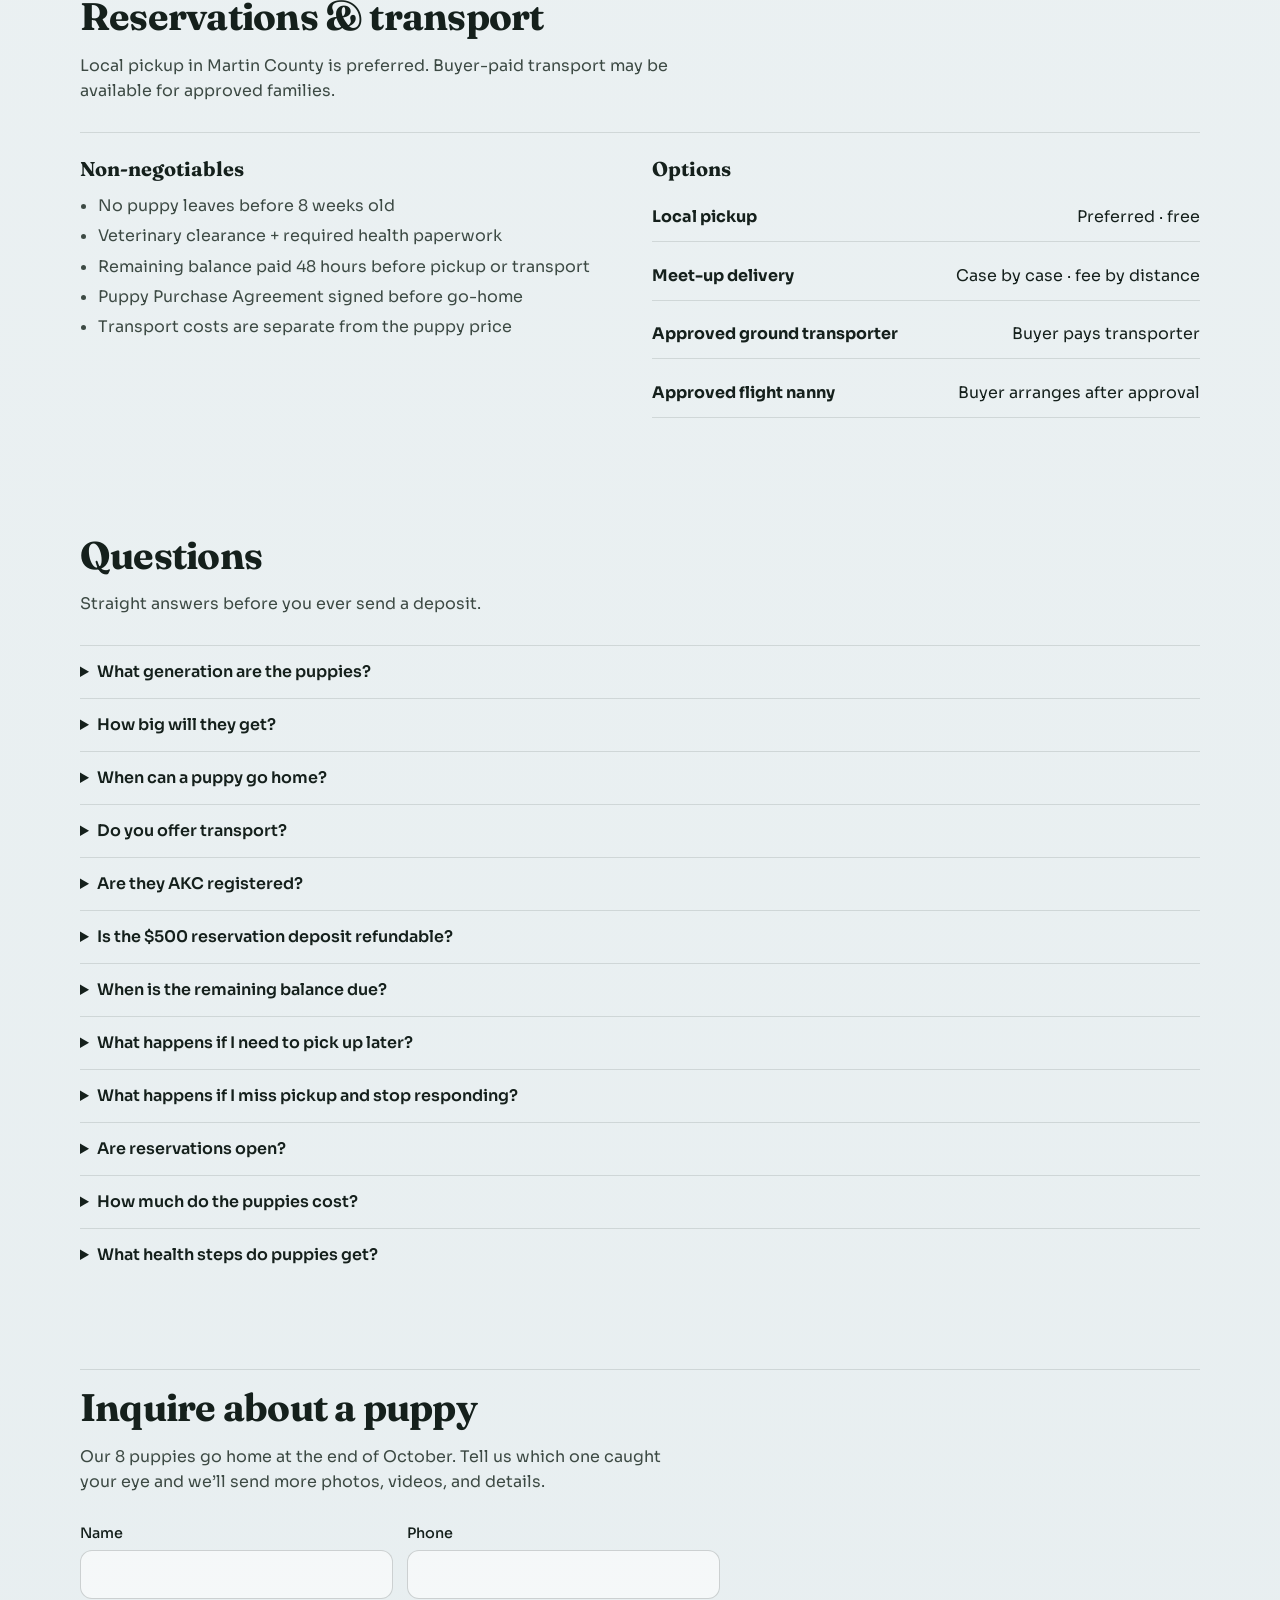
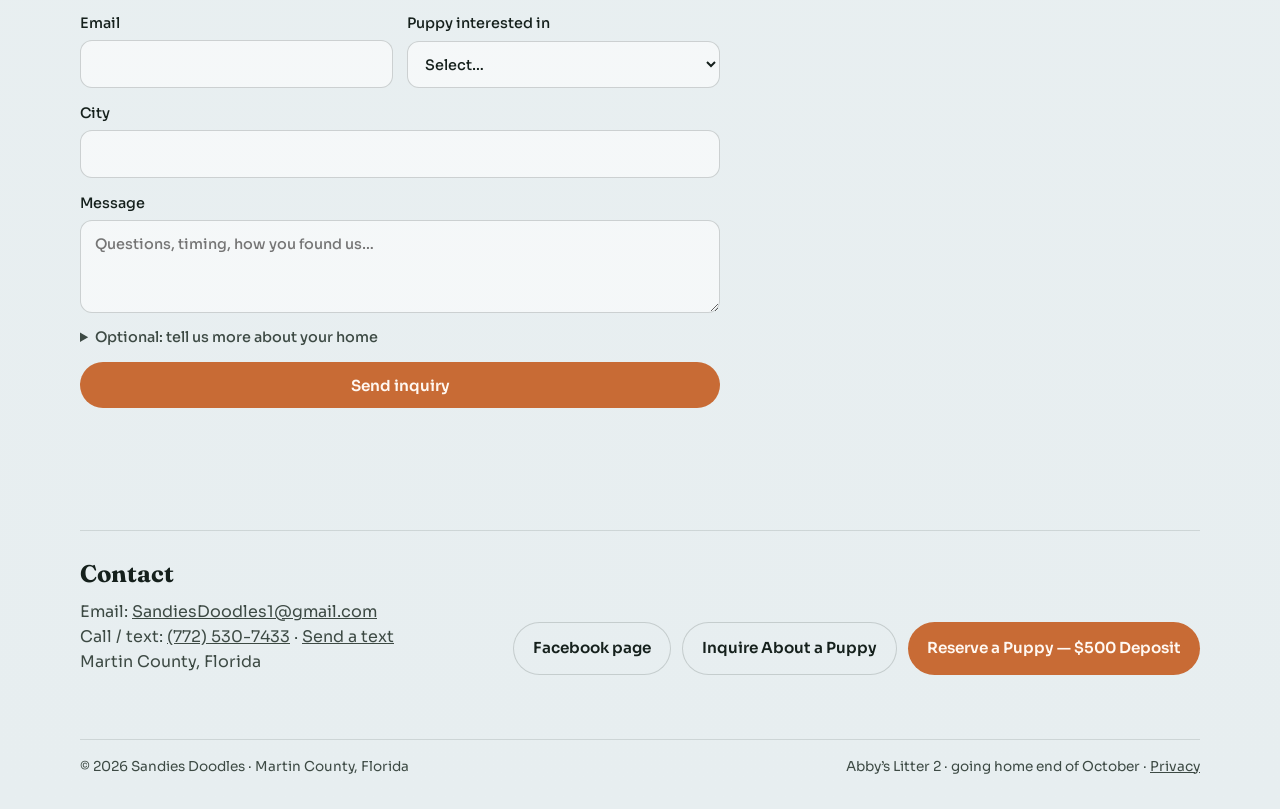
==== commit 05166f42: "Go-home Oct 31 status and sex-based size estimates" ====
--- a/index.html
+++ b/index.html
@@ -6,14 +6,14 @@
     <title>Goldendoodle Puppies in Martin County, Florida | Sandies Doodles</title>
     <meta
       name="description"
-      content="Family-raised F2 Goldendoodle puppies in Martin County, Florida — available now and ready for new homes. $2,400 · $500 reserves your puppy."
+      content="Family-raised F2 Goldendoodle puppies in Martin County, Florida — available now and going home at the end of October. $2,400 · $500 reserves your puppy."
     />
     <meta property="og:type" content="website" />
     <meta property="og:site_name" content="Sandies Doodles" />
     <meta property="og:title" content="Goldendoodle Puppies in Martin County, Florida — Sandies Doodles" />
     <meta
       property="og:description"
-      content="8 puppies · 5 girls · 3 boys. Born August 2, 2026 and ready for new homes. Reservations open."
+      content="8 puppies · 5 girls · 3 boys. Born August 2, 2026 and going home at the end of October. Reservations open."
     />
     <meta property="og:image" content="assets/brand/hero-poster.jpg" />
     <meta name="twitter:card" content="summary_large_image" />
@@ -25,7 +25,7 @@
       href="https://fonts.googleapis.com/css2?family=Fraunces:opsz,wght@9..144,500;9..144,700&family=Sora:wght@400;500;600&display=swap"
       rel="stylesheet"
     />
-    <link rel="stylesheet" href="styles.css?v=gal1012d" />
+    <link rel="stylesheet" href="styles.css?v=home1012" />
     <script async src="https://www.googletagmanager.com/gtag/js?id=G-276VDLEJ9T"></script>
     <script>
       window.dataLayer = window.dataLayer || [];
@@ -108,7 +108,7 @@
           <h1 class="reveal delay-1" id="heroHeadline">Goldendoodle Puppies in Martin County, Florida</h1>
           <p class="hero-support reveal delay-2" id="heroSupport">
             Oakley, Cypress, Cedar, Lotus, Delilah, Ginger, Violet, and Meadow —
-            eight family-raised F2 Goldendoodles, born August 2, 2026 and ready for new homes.
+            eight family-raised F2 Goldendoodles, born August 2, 2026 and going home at the end of October.
           </p>
           <div class="hero-actions reveal delay-3">
             <a class="btn btn-primary" href="#litter">View Available Puppies</a>
@@ -215,7 +215,7 @@
           <div class="section-intro">
             <h2>Inquire about a puppy</h2>
             <p>
-              Our 8 puppies are ready for new homes. Tell us which one caught your eye
+              Our 8 puppies go home at the end of October. Tell us which one caught your eye
               and we’ll send more photos, videos, and details.
             </p>
           </div>
@@ -330,7 +330,7 @@
 
     <footer class="site-footer">
       <span>© <span id="year"></span> Sandies Doodles · Martin County, Florida</span>
-      <span class="footer-note">Abby’s Litter 2 · ready for new homes · <a href="privacy.html">Privacy</a></span>
+      <span class="footer-note">Abby’s Litter 2 · going home end of October · <a href="privacy.html">Privacy</a></span>
     </footer>
 
     <dialog class="pup-dialog" id="pupDialog">
@@ -340,7 +340,7 @@
       <div class="dialog-body" id="dialogBody"></div>
     </dialog>
 
-    <script src="data/litter.js?v=gal1012d"></script>
-    <script src="app.js?v=gal1012d"></script>
+    <script src="data/litter.js?v=home1012"></script>
+    <script src="app.js?v=home1012"></script>
   </body>
 </html>
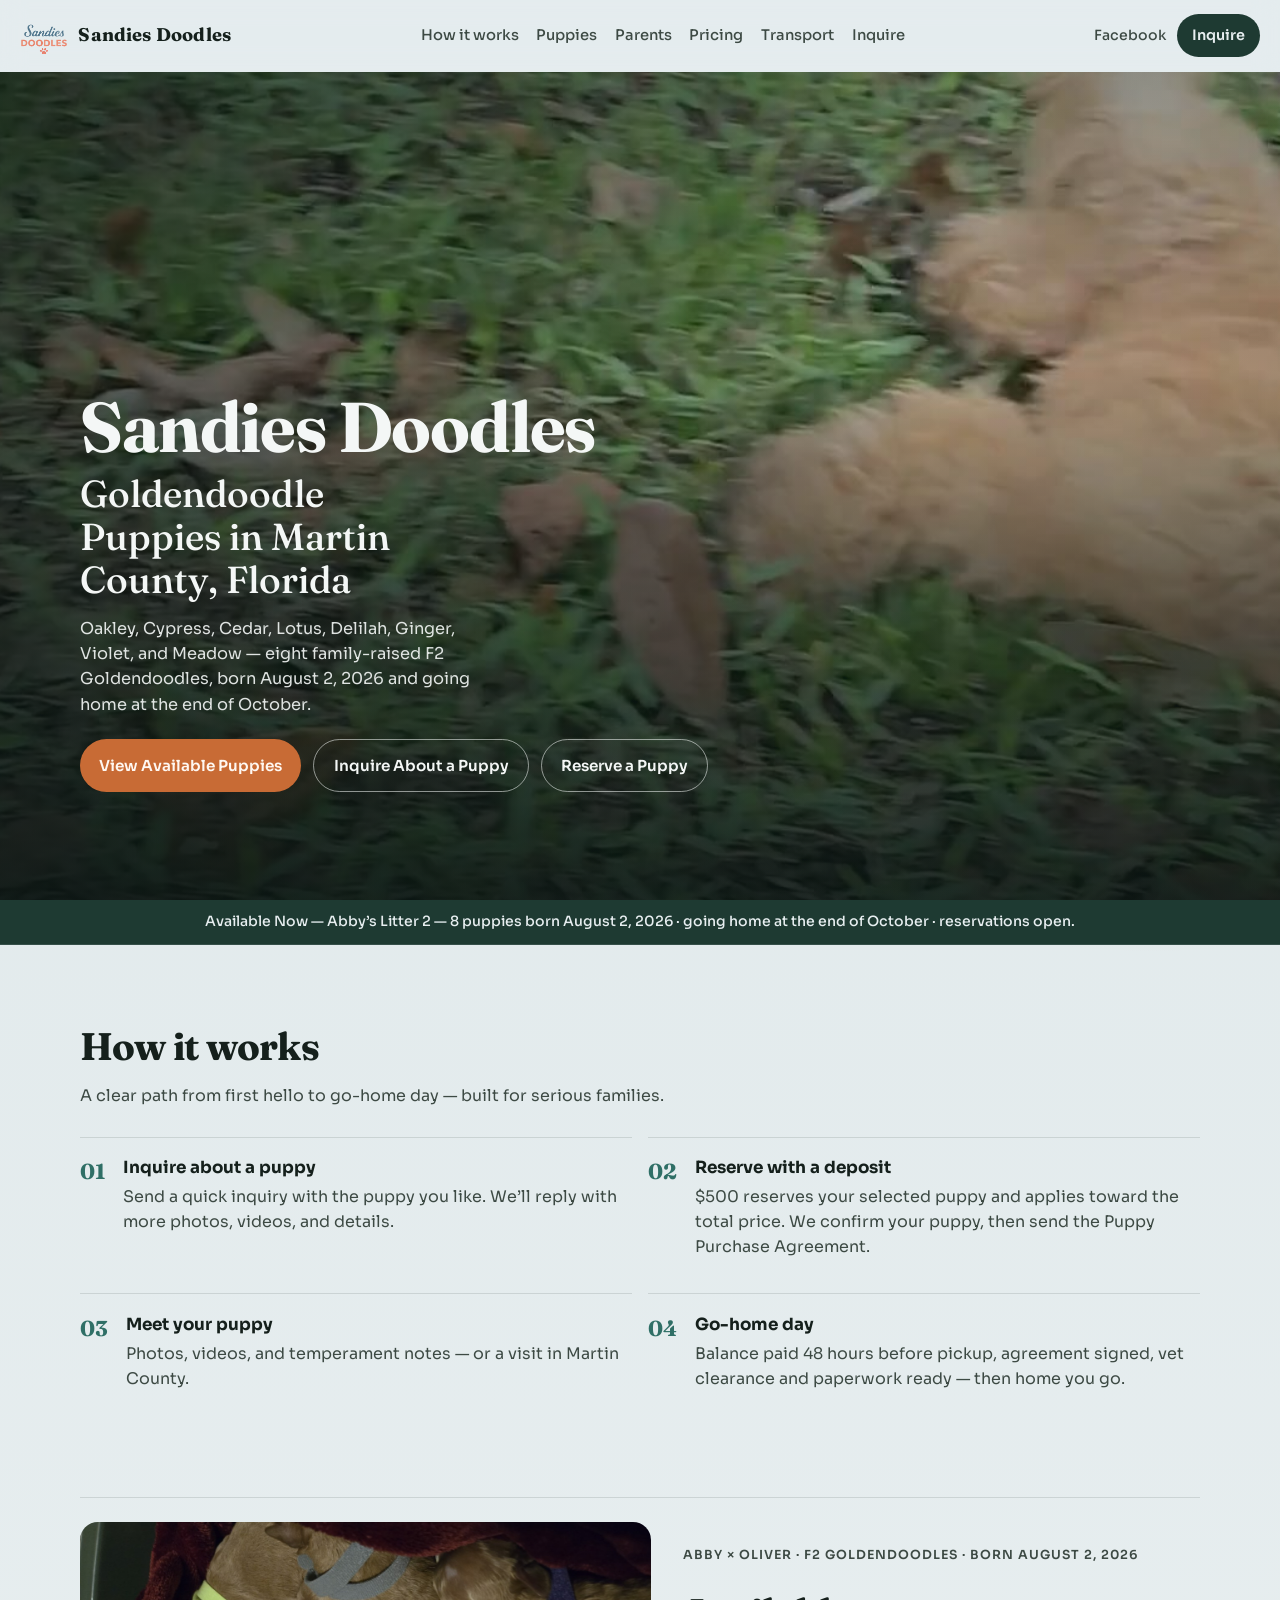
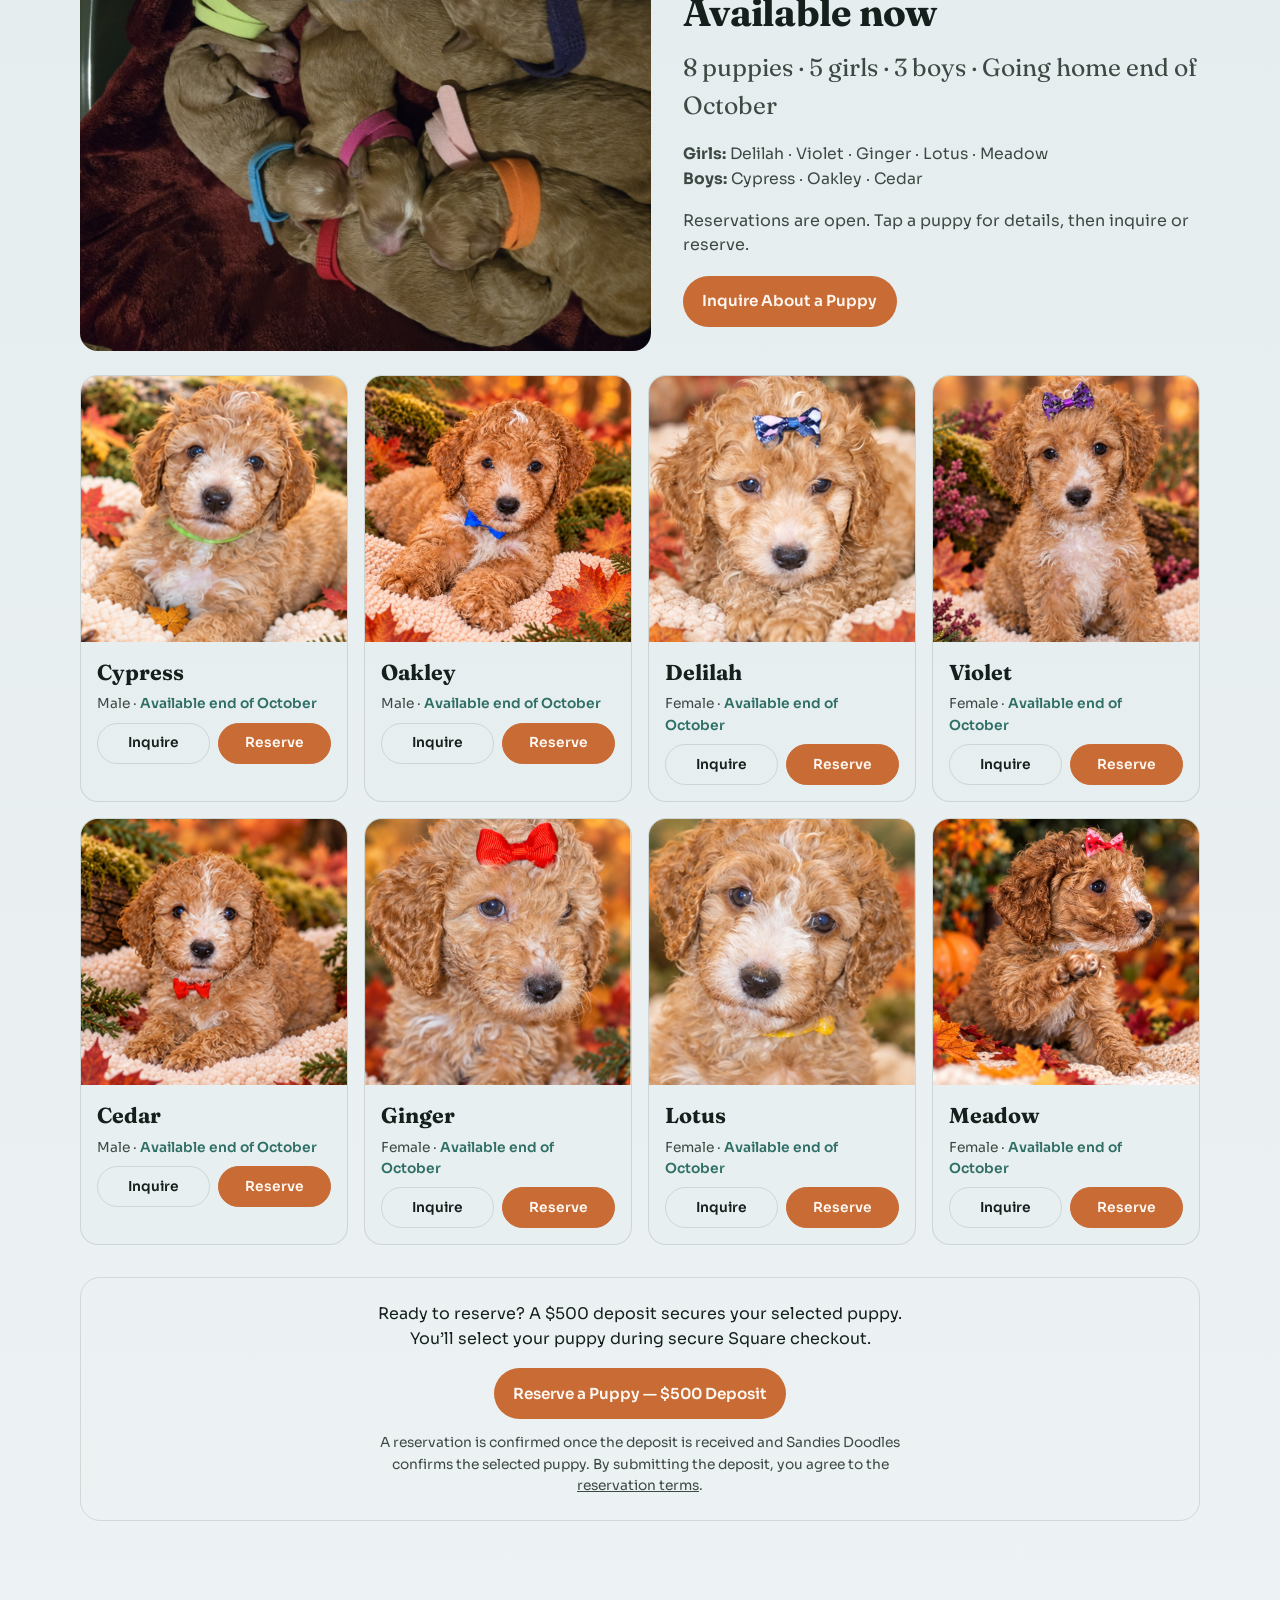
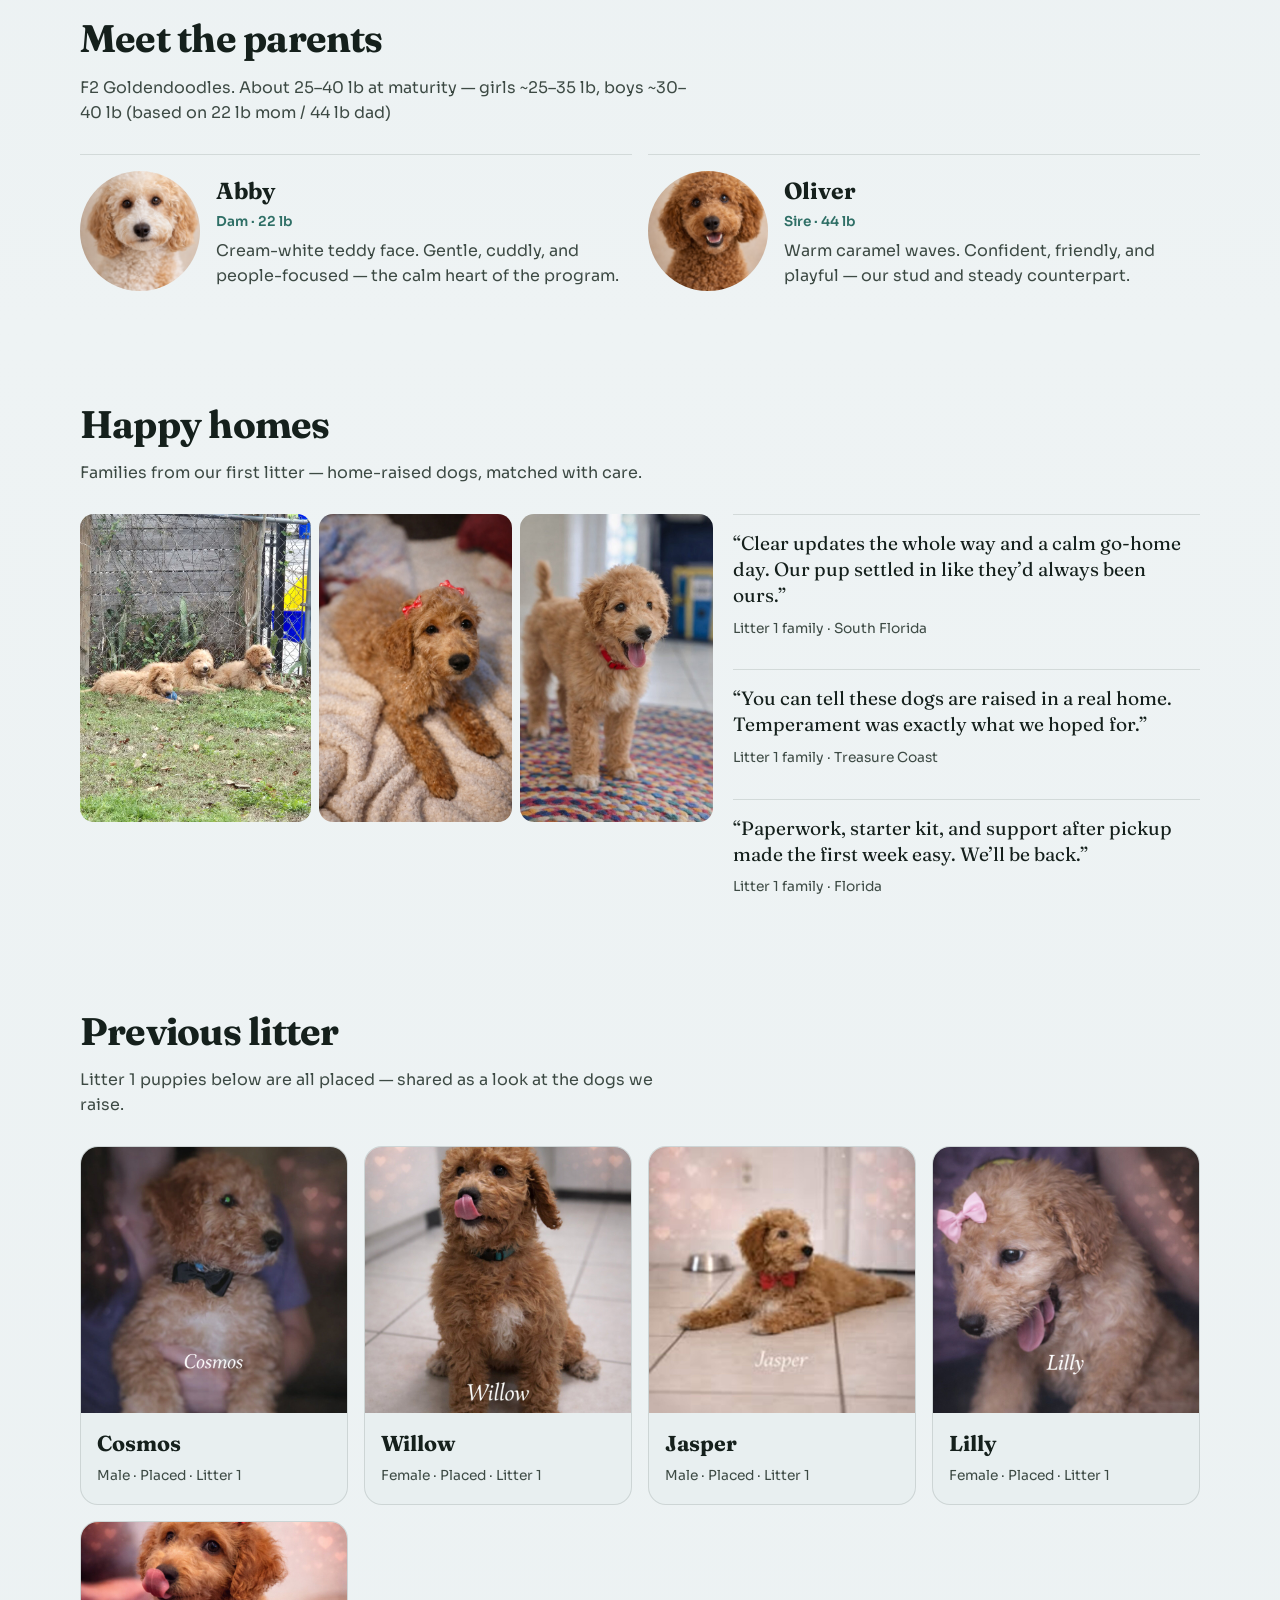
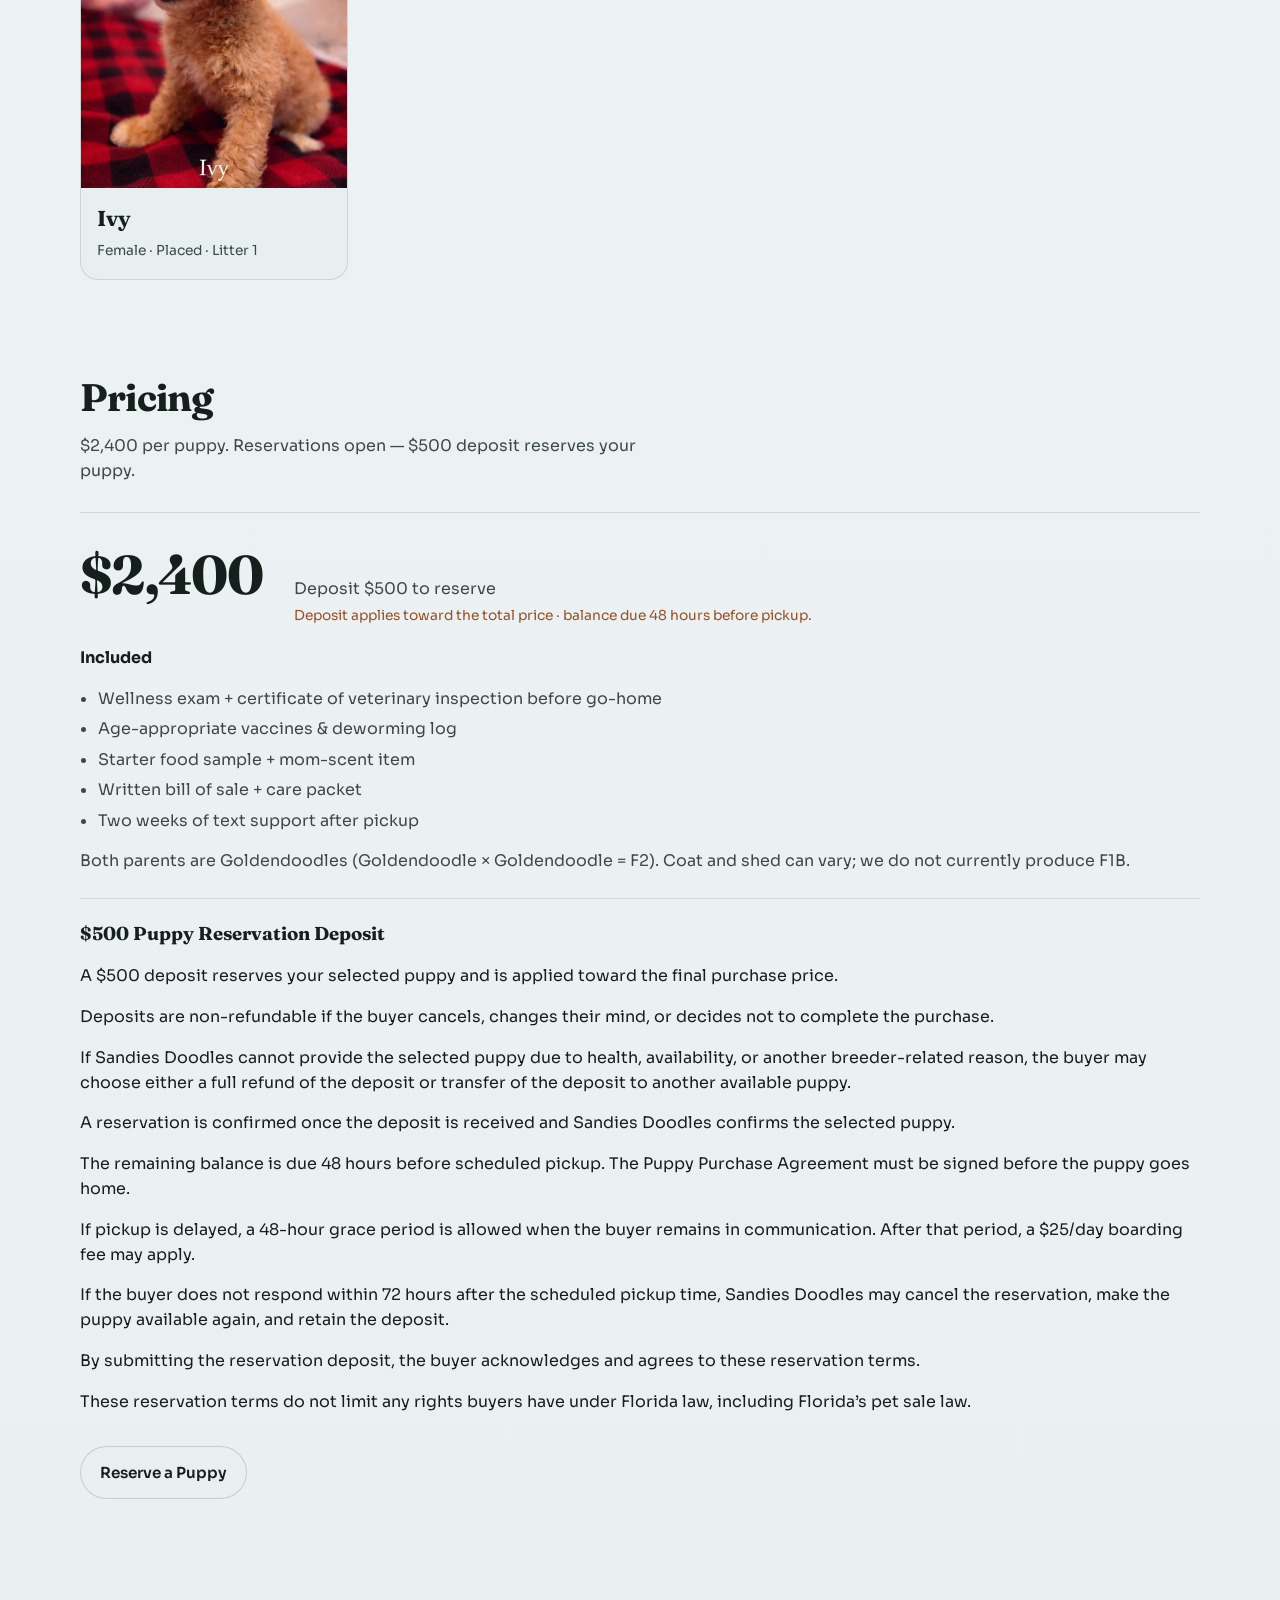
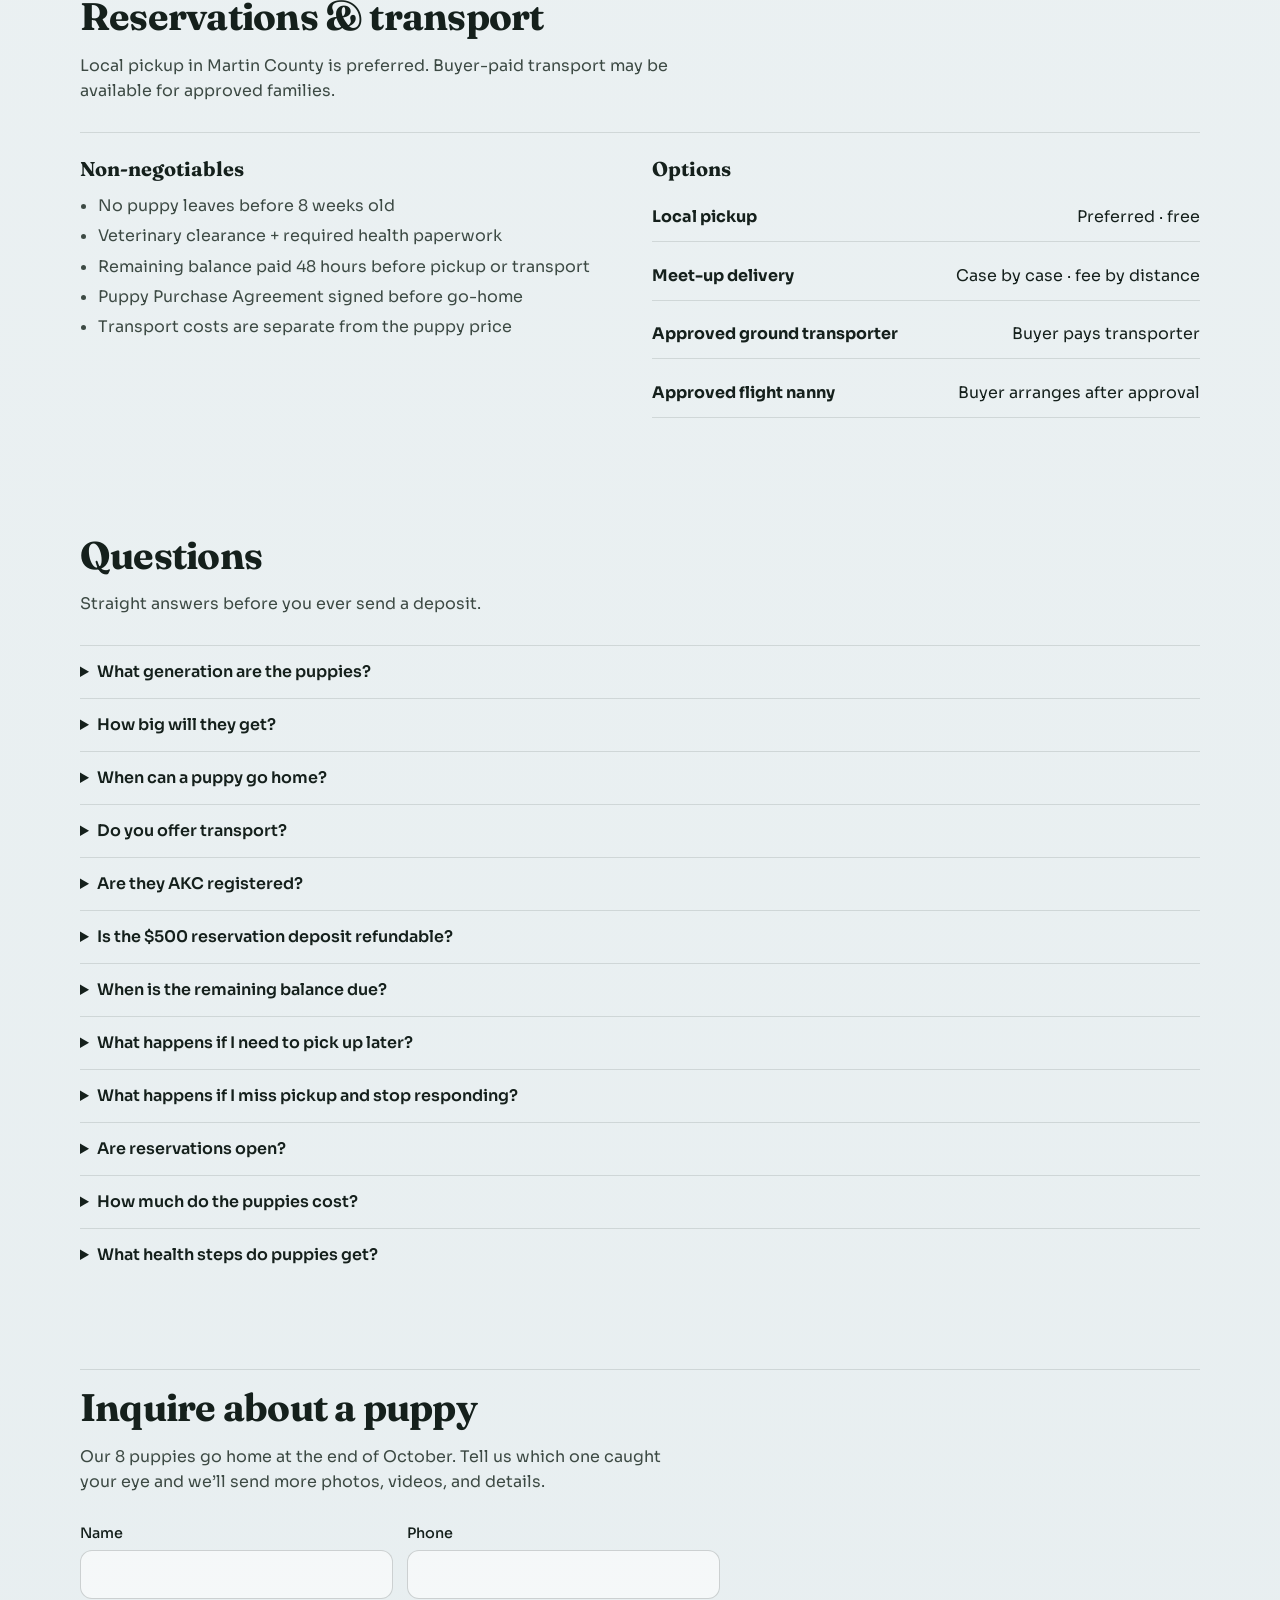
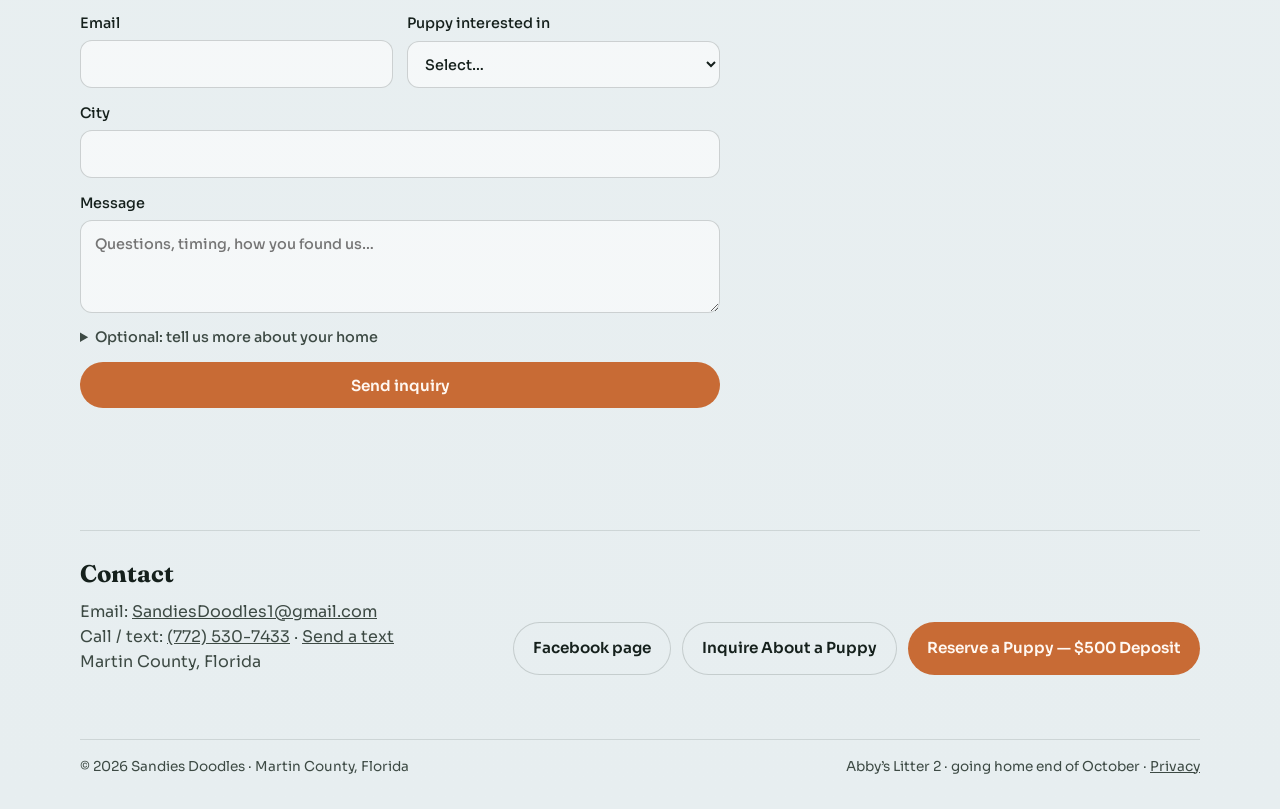
==== commit 9154d3c2: "Status: Available end of October" ====
--- a/index.html
+++ b/index.html
@@ -25,7 +25,7 @@
       href="https://fonts.googleapis.com/css2?family=Fraunces:opsz,wght@9..144,500;9..144,700&family=Sora:wght@400;500;600&display=swap"
       rel="stylesheet"
     />
-    <link rel="stylesheet" href="styles.css?v=home1012" />
+    <link rel="stylesheet" href="styles.css?v=home1012b" />
     <script async src="https://www.googletagmanager.com/gtag/js?id=G-276VDLEJ9T"></script>
     <script>
       window.dataLayer = window.dataLayer || [];
@@ -340,7 +340,7 @@
       <div class="dialog-body" id="dialogBody"></div>
     </dialog>
 
-    <script src="data/litter.js?v=home1012"></script>
-    <script src="app.js?v=home1012"></script>
+    <script src="data/litter.js?v=home1012b"></script>
+    <script src="app.js?v=home1012b"></script>
   </body>
 </html>
